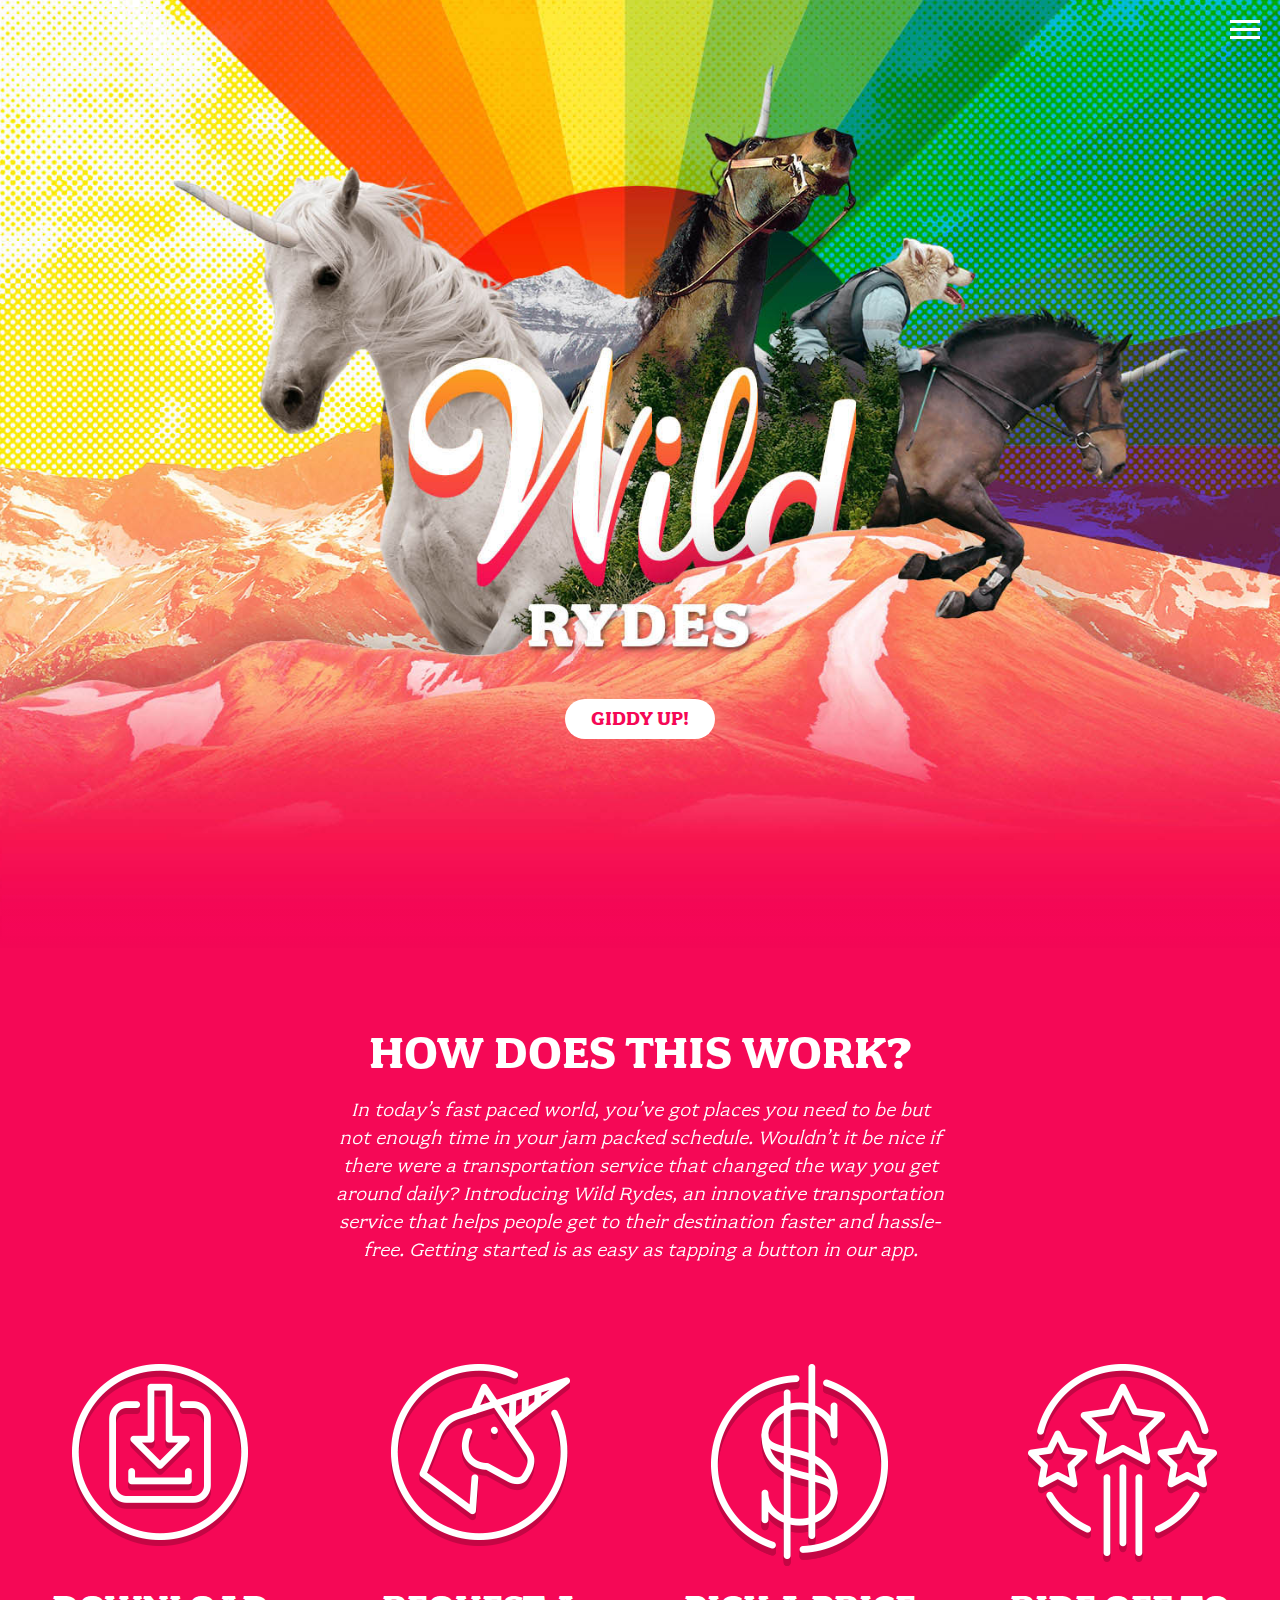
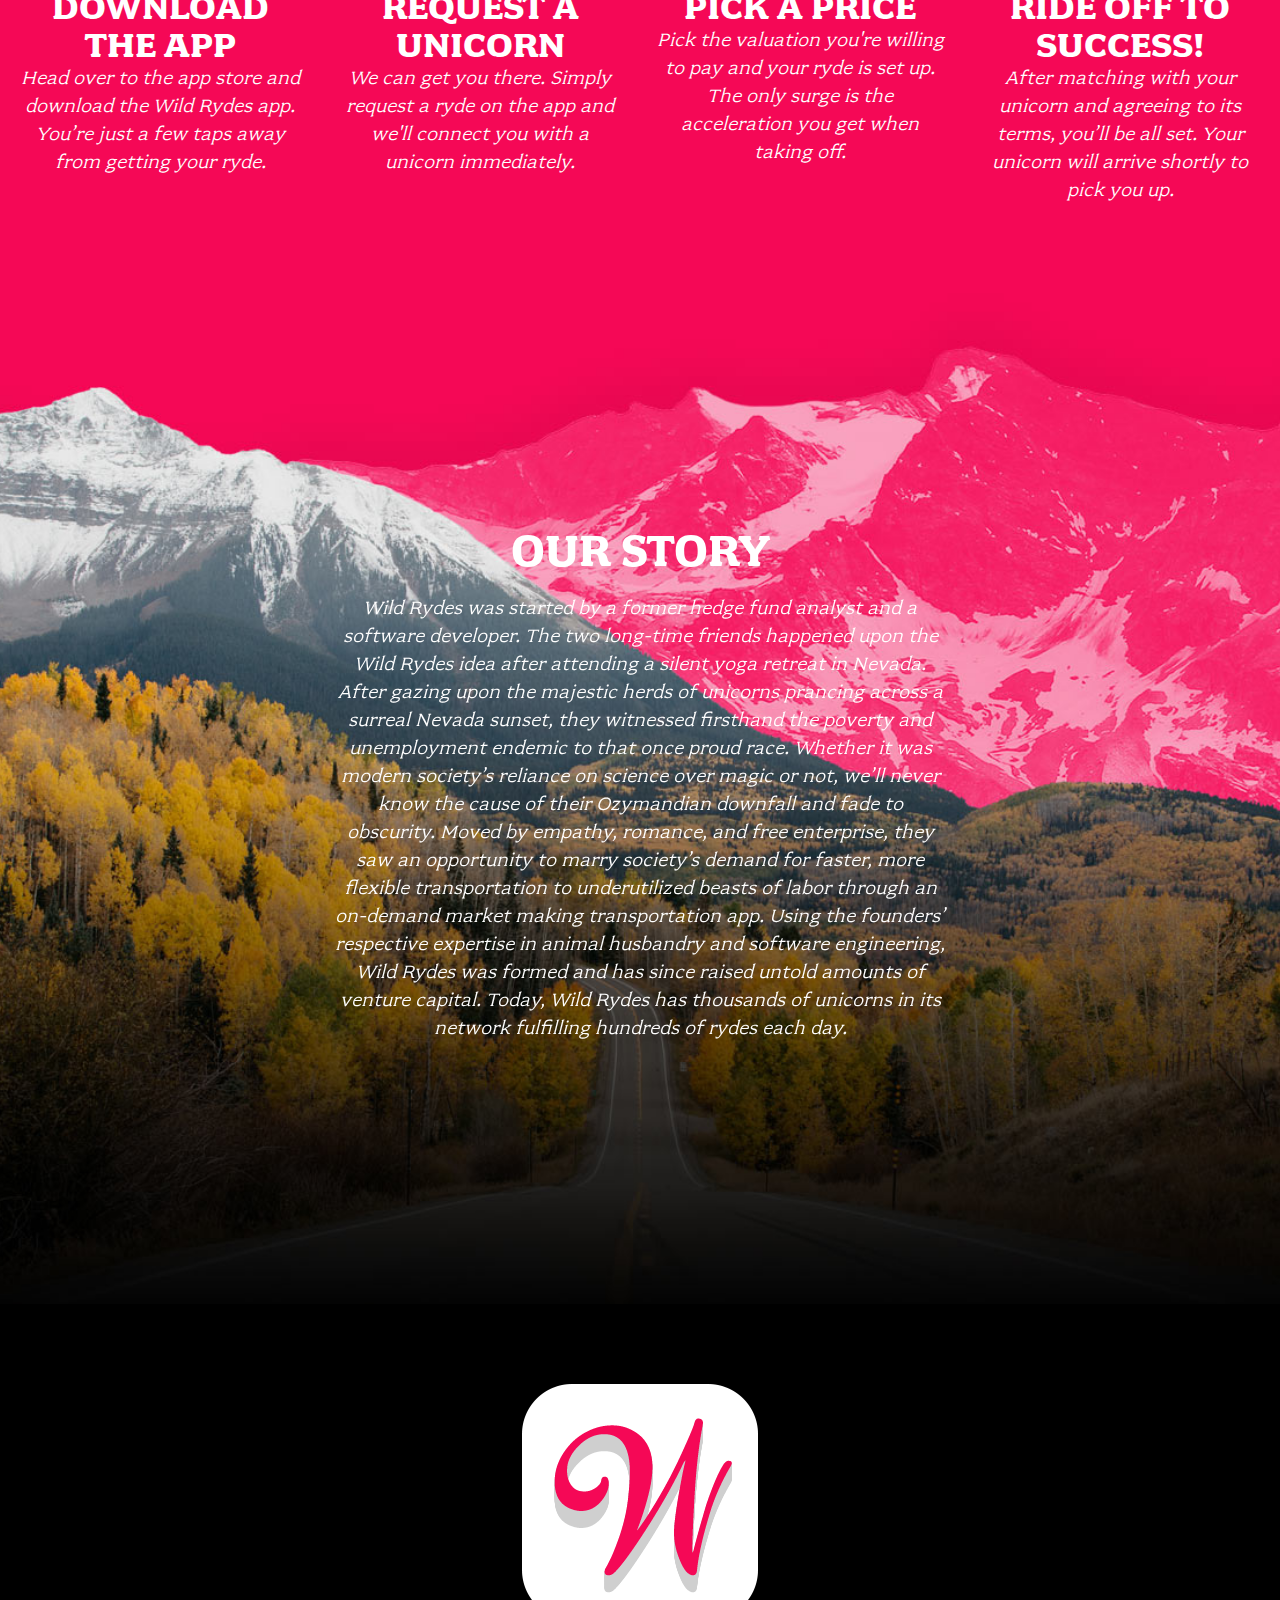
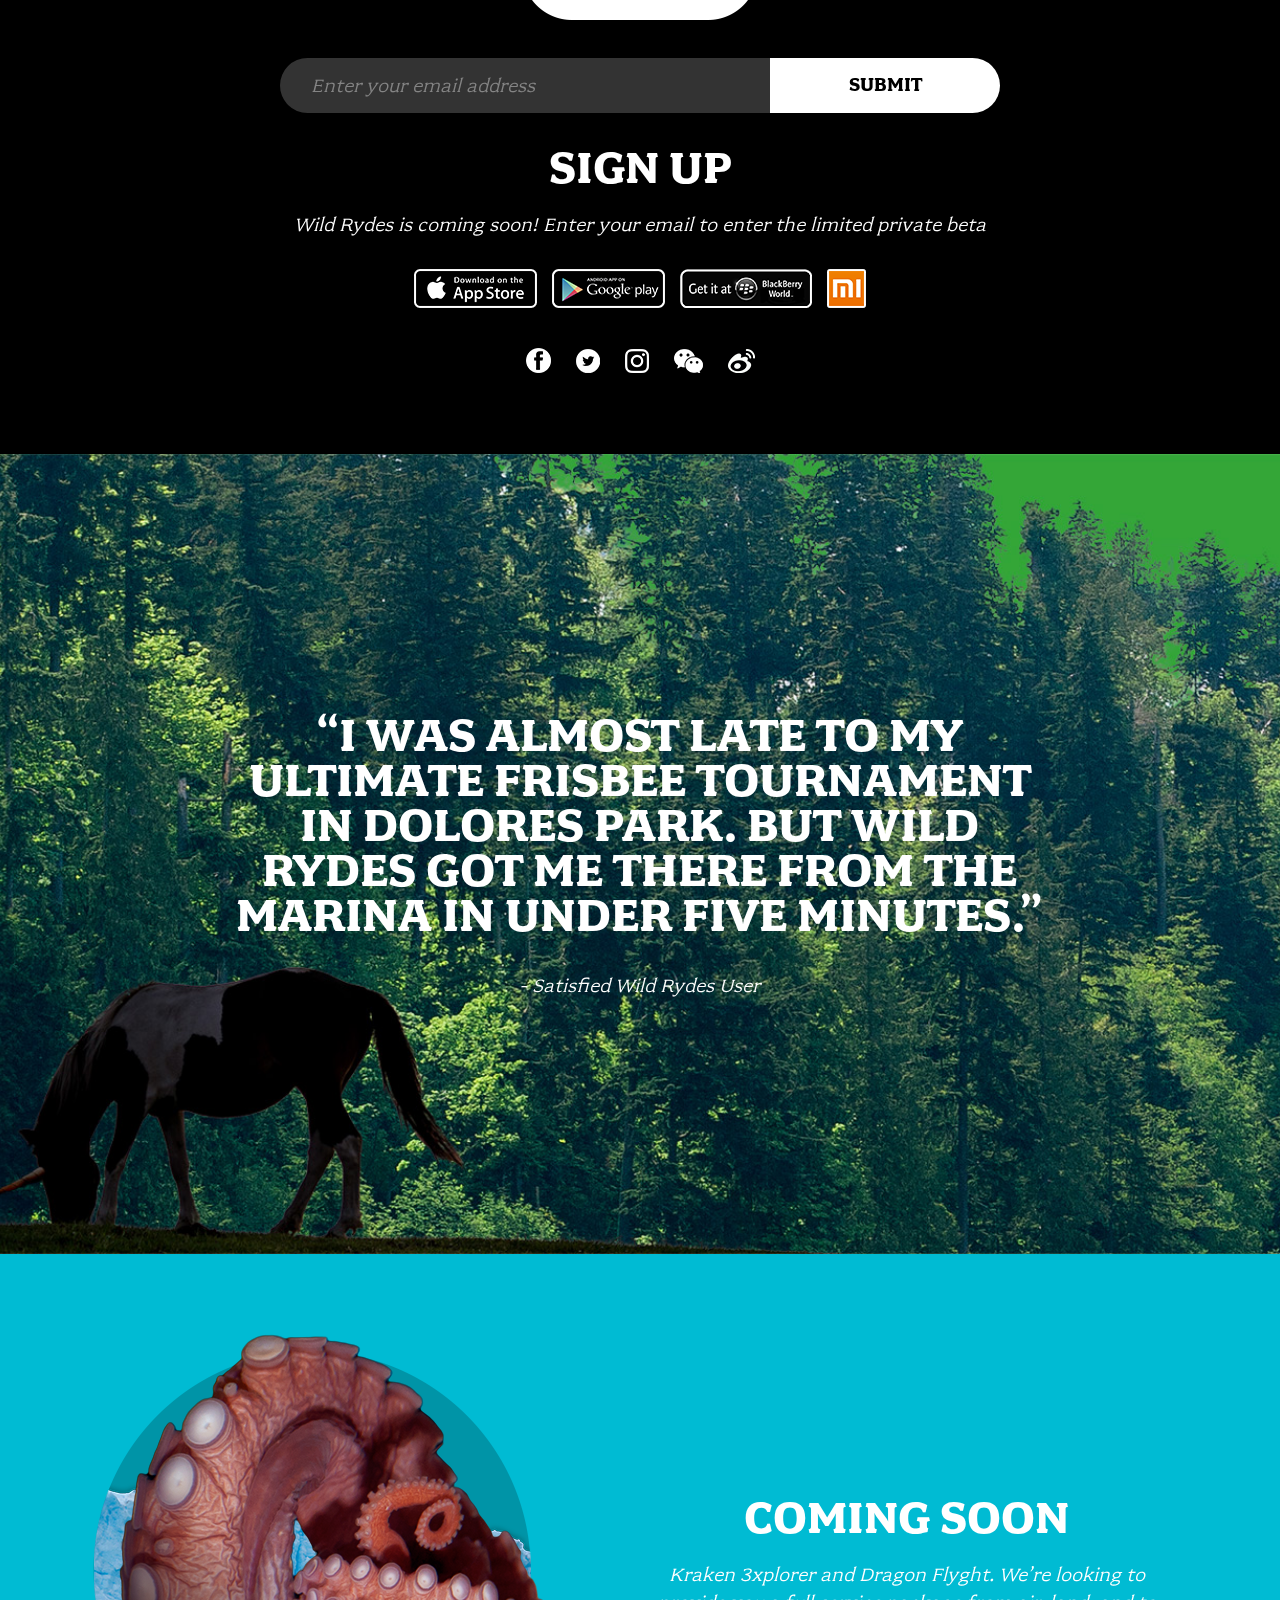
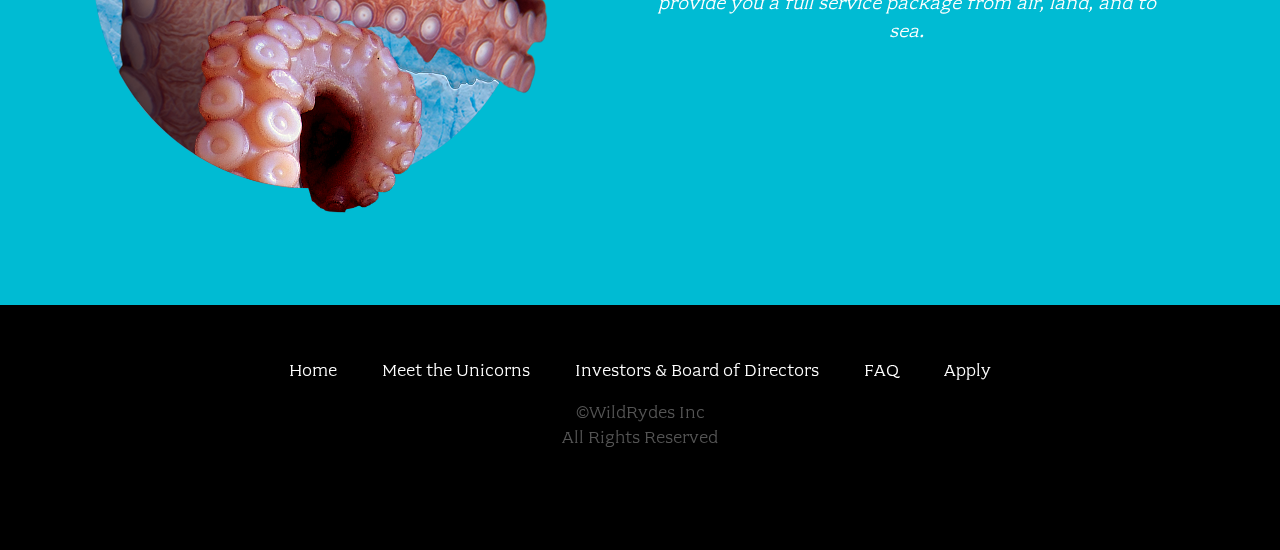
==== index.html @ a0d60bef "adding wildrydes stuff" ====
<!doctype html>
<html class="no-js" lang="">
<head>
  <meta charset="utf-8">
  <meta name="description" content="">
  <meta name="viewport" content="width=device-width, initial-scale=1">
  <title>Wild Rydes</title>

  <link rel="stylesheet" href="css/font.css">
  <link rel="stylesheet" href="css/main.css">

  <script src="js/vendor/modernizr.js"></script>
</head>
<body class="page-home">

  <header class="site-header">
    <h1 class="title">Wild Rydes</h1>
    <nav class="site-nav">
      <ul>
        <li><a href="index.html">Home</a></li>
        <li><a href="unicorns.html">Meet the Unicorns</a></li>
        <li><a href="investors.html">Investors &amp; Board of Directors</a></li>
        <li><a href="faq.html">FAQ</a></li>
        <li><a href="apply.html">Apply</a></li>
      </ul>
    </nav>
    <button type="button" class="btn-menu"><span>Menu</span></button>
    <a class="home-button" href="/register.html">Giddy Up!</a>
  </header>

  <section class="home-about">
    <div class="row column large-9 xlarge-6 xxlarge-4">
      <h2 class="section-title">How Does This Work?</h2>
      <p class="content">
        In today’s fast paced world, you’ve got places you need to be but not enough time in your jam packed schedule. Wouldn’t it be nice if there were a transportation service that changed the way you get around daily? Introducing Wild Rydes, an innovative transportation service that helps people get to their destination faster and hassle-free. Getting started is as easy as tapping a button in our app.
      </p>
    </div>

    <div class="row medium-up-2 large-up-4">
      <div class="column">
        <div class="home-about-block">
          <h3 class="title icon-download">Download The App</h3>
          <p class="content">Head over to the app store and download the Wild Rydes app. You’re just a few taps away from getting your ryde.</p>
        </div>
      </div>

      <div class="column">
        <div class="home-about-block">
          <h3 class="title icon-unicorn">Request A Unicorn</h3>
          <p class="content">We can get you there. Simply request a ryde on the app and we'll connect you with a unicorn immediately.</p>
        </div>
      </div>

      <div class="column">
        <div class="home-about-block">
          <h3 class="title icon-price">Pick A Price</h3>
          <p class="content">Pick the valuation you're willing to pay and your ryde is set up. The only surge is the acceleration you get when taking off.</p>
        </div>
      </div>

      <div class="column">
        <div class="home-about-block">
          <h3 class="title icon-success">Ride Off To Success!</h3>
          <p class="content">After matching with your unicorn and agreeing to its terms, you’ll be all set. Your unicorn will arrive shortly to pick you up.</p>
        </div>
      </div>
    </div>
  </section>

  <section class="home-story">
    <div class="row column large-9 xlarge-6 xxlarge-4">
      <h2 class="section-title">Our Story</h2>
      <p class="content">
        Wild Rydes was started by a former hedge fund analyst and a software developer. The two long-time friends happened upon the Wild Rydes idea after attending a silent yoga retreat in Nevada. After gazing upon the majestic herds of unicorns prancing across a surreal Nevada sunset, they witnessed firsthand the poverty and unemployment endemic to that once proud race. Whether it was modern society’s reliance on science over magic or not, we’ll never know the cause of their Ozymandian downfall and fade to obscurity. Moved by empathy, romance, and free enterprise, they saw an opportunity to marry society’s demand for faster, more flexible transportation to underutilized beasts of labor through an on-demand market making transportation app. Using the founders’ respective expertise in animal husbandry and software engineering, Wild Rydes was formed and has since raised untold amounts of venture capital. Today, Wild Rydes has thousands of unicorns in its network fulfilling hundreds of rydes each day.
      </p>
    </div>
  </section>

  <section class="home-sign-up">
    <div class="row column">
      <img class="icon-w" src="images/wr-home-W.png">

      <form onsubmit="javascript:void(0);">
        <input type="email" placeholder="Enter your email address">
        <button type="button">Submit</button>
      </form>

      <h2 class="section-title">Sign Up</h2>

      <p class="content">Wild Rydes is coming soon! Enter your email to enter the limited private beta</p>

      <div class="apps">
        <a class="app-icon" href=""><img src="images/wr-home-apple.png"></a>
        <a class="app-icon" href=""><img src="images/wr-home-google.png"></a>
        <a class="app-icon" href=""><img src="images/wr-home-blackberry.png"></a>
        <a class="app-icon" href=""><img src="images/wr-home-Xiaomi.png"></a>
      </div>

      <div class="social">
        <a class="icon-fb" href="">Facebook</a>
        <a class="icon-tw" href="">Twitter</a>
        <a class="icon-ig" href="">Instagram</a>
        <a class="icon-wc" href="">Wechat</a>
        <a class="icon-wb" href="">Weibo</a>
      </div>
    </div>
  </section>

  <section class="home-quote">
    <div class="row column medium-8 xxlarge-6">
      <div class="quote-wrap">
        <div class="quote">
          “I was almost late to my ultimate frisbee tournament in DOLORES park. BUt Wild Rydes Got me there from the marina in under five minutes.”
        </div>
        <div class="quoter">- Satisfied Wild Rydes User</div>
      </div>
    </div>
  </section>

  <section class="kraken-callout">
    <div class="row">
      <div class="columns medium-6 xxlarge-4 xxlarge-offset-2">
        <img src="images/wr-home-kraken.png">
      </div>

      <div class="columns medium-6 xlarge-5 xxlarge-4">
        <h4 class="title">Coming Soon</h4>
        <p class="content">
          Kraken 3xplorer and Dragon Flyght. We’re looking to provide you a full service package from air, land, and to sea.
        </p>
      </div>
    </div>
  </section>

  <footer class="site-footer">
    <div class="row column">
      <nav class="footer-nav">
        <ul>
          <li><a href="index.html">Home</a></li>
          <li><a href="unicorns.html">Meet the Unicorns</a></li>
          <li><a href="investors.html">Investors & Board of Directors</a></li>
          <li><a href="faq.html">FAQ</a></li>
          <li><a href="apply.html">Apply</a></li>
        </ul>
      </nav>
    </div>

    <div class="row column">
      <div class="footer-legal">
        &copy;WildRydes Inc<br>
        All Rights Reserved
      </div>
    </div>
  </footer>

  <script src="js/vendor.js"></script>

  <script src="js/main.js"></script>
</body>
</html>
---- css/font.css ----
@font-face {
    font-family: "fairplex-wide";
    font-style: normal;
    font-weight: 400;
    src: url("../fonts/fairplex-wide-n4.woff") format("woff2");
}
@font-face {
    font-family: "fairplex-wide";
    font-style: normal;
    font-weight: 700;
    src: url("../fonts/fairplex-wide-n7.woff") format("woff2");
}
---- css/main.css ----
/*! normalize.css v4.2.0 | MIT License | github.com/necolas/normalize.css */html{font-family:sans-serif;line-height:1.15;-ms-text-size-adjust:100%;-webkit-text-size-adjust:100%}body{margin:0}article,aside,footer,header,nav,section{display:block}h1{font-size:2em;margin:.67em 0}figcaption,figure,main{display:block}figure{margin:1em 40px}hr{box-sizing:content-box;height:0;overflow:visible}pre{font-family:monospace,monospace;font-size:1em}a{background-color:transparent;-webkit-text-decoration-skip:objects}a:active,a:hover{outline-width:0}abbr[title]{border-bottom:none;text-decoration:underline;text-decoration:underline dotted}b,strong{font-weight:inherit;font-weight:bolder}code,kbd,samp{font-family:monospace,monospace;font-size:1em}dfn{font-style:italic}mark{background-color:#ff0;color:#000}small{font-size:80%}sub,sup{font-size:75%;line-height:0;position:relative;vertical-align:baseline}sub{bottom:-.25em}sup{top:-.5em}audio,video{display:inline-block}audio:not([controls]){display:none;height:0}img{border-style:none}svg:not(:root){overflow:hidden}button,input,optgroup,select,textarea{font:inherit;margin:0}optgroup{font-weight:700}button,input{overflow:visible}button,select{text-transform:none}[type=reset],[type=submit],button,html [type=button]{-webkit-appearance:button;cursor:pointer}[type=button]::-moz-focus-inner,[type=reset]::-moz-focus-inner,[type=submit]::-moz-focus-inner,button::-moz-focus-inner{border-style:none;padding:0}[type=button]:-moz-focusring,[type=reset]:-moz-focusring,[type=submit]:-moz-focusring,button:-moz-focusring{outline:1px dotted ButtonText}fieldset{border:1px solid silver;margin:0 2px;padding:.35em .625em .75em}legend{box-sizing:border-box;color:inherit;display:table;max-width:100%;padding:0;white-space:normal}progress{display:inline-block;vertical-align:baseline}textarea{overflow:auto}[type=checkbox],[type=radio]{box-sizing:border-box;padding:0}[type=number]::-webkit-inner-spin-button,[type=number]::-webkit-outer-spin-button{height:auto}[type=search]{-webkit-appearance:textfield;outline-offset:-2px}[type=search]::-webkit-search-cancel-button,[type=search]::-webkit-search-decoration{-webkit-appearance:none}::-webkit-file-upload-button{-webkit-appearance:button;font:inherit}details,menu{display:block}summary{display:list-item}canvas{display:inline-block}[hidden],template{display:none}.row{max-width:96.875rem;margin-left:auto;margin-right:auto}.row:after,.row:before{content:' ';display:table}.row:after{clear:both}.row.collapse>.column,.row.collapse>.columns{padding-left:0;padding-right:0}.row .row{max-width:none;margin-left:-.625rem;margin-right:-.625rem}@media screen and (min-width:40em){.row .row{margin-left:-.9375rem;margin-right:-.9375rem}}.row .row.collapse{margin-left:0;margin-right:0}.row.expanded{max-width:none}.row.expanded .row{margin-left:auto;margin-right:auto}.column,.columns{width:100%;float:left;padding-left:.625rem;padding-right:.625rem}@media screen and (min-width:40em){.column,.columns{padding-left:.9375rem;padding-right:.9375rem}}.column:last-child:not(:first-child),.columns:last-child:not(:first-child){float:right}.column.end:last-child:last-child,.end.columns:last-child:last-child{float:left}.column.row.row,.row.row.columns{float:none}.row .column.row.row,.row .row.row.columns{padding-left:0;padding-right:0;margin-left:0;margin-right:0}.small-1{width:8.3333333333%}.small-push-1{position:relative;left:8.3333333333%}.small-pull-1{position:relative;left:-8.3333333333%}.small-offset-0{margin-left:0}.small-2{width:16.6666666667%}.small-push-2{position:relative;left:16.6666666667%}.small-pull-2{position:relative;left:-16.6666666667%}.small-offset-1{margin-left:8.3333333333%}.small-3{width:25%}.small-push-3{position:relative;left:25%}.small-pull-3{position:relative;left:-25%}.small-offset-2{margin-left:16.6666666667%}.small-4{width:33.3333333333%}.small-push-4{position:relative;left:33.3333333333%}.small-pull-4{position:relative;left:-33.3333333333%}.small-offset-3{margin-left:25%}.small-5{width:41.6666666667%}.small-push-5{position:relative;left:41.6666666667%}.small-pull-5{position:relative;left:-41.6666666667%}.small-offset-4{margin-left:33.3333333333%}.small-6{width:50%}.small-push-6{position:relative;left:50%}.small-pull-6{position:relative;left:-50%}.small-offset-5{margin-left:41.6666666667%}.small-7{width:58.3333333333%}.small-push-7{position:relative;left:58.3333333333%}.small-pull-7{position:relative;left:-58.3333333333%}.small-offset-6{margin-left:50%}.small-8{width:66.6666666667%}.small-push-8{position:relative;left:66.6666666667%}.small-pull-8{position:relative;left:-66.6666666667%}.small-offset-7{margin-left:58.3333333333%}.small-9{width:75%}.small-push-9{position:relative;left:75%}.small-pull-9{position:relative;left:-75%}.small-offset-8{margin-left:66.6666666667%}.small-10{width:83.3333333333%}.small-push-10{position:relative;left:83.3333333333%}.small-pull-10{position:relative;left:-83.3333333333%}.small-offset-9{margin-left:75%}.small-11{width:91.6666666667%}.small-push-11{position:relative;left:91.6666666667%}.small-pull-11{position:relative;left:-91.6666666667%}.small-offset-10{margin-left:83.3333333333%}.small-12{width:100%}.small-offset-11{margin-left:91.6666666667%}.small-up-1>.column,.small-up-1>.columns{width:100%;float:left}.small-up-1>.column:nth-of-type(1n),.small-up-1>.columns:nth-of-type(1n){clear:none}.small-up-1>.column:nth-of-type(1n+1),.small-up-1>.columns:nth-of-type(1n+1){clear:both}.small-up-1>.column:last-child,.small-up-1>.columns:last-child{float:left}.small-up-2>.column,.small-up-2>.columns{width:50%;float:left}.small-up-2>.column:nth-of-type(1n),.small-up-2>.columns:nth-of-type(1n){clear:none}.small-up-2>.column:nth-of-type(2n+1),.small-up-2>.columns:nth-of-type(2n+1){clear:both}.small-up-2>.column:last-child,.small-up-2>.columns:last-child{float:left}.small-up-3>.column,.small-up-3>.columns{width:33.3333333333%;float:left}.small-up-3>.column:nth-of-type(1n),.small-up-3>.columns:nth-of-type(1n){clear:none}.small-up-3>.column:nth-of-type(3n+1),.small-up-3>.columns:nth-of-type(3n+1){clear:both}.small-up-3>.column:last-child,.small-up-3>.columns:last-child{float:left}.small-up-4>.column,.small-up-4>.columns{width:25%;float:left}.small-up-4>.column:nth-of-type(1n),.small-up-4>.columns:nth-of-type(1n){clear:none}.small-up-4>.column:nth-of-type(4n+1),.small-up-4>.columns:nth-of-type(4n+1){clear:both}.small-up-4>.column:last-child,.small-up-4>.columns:last-child{float:left}.small-up-5>.column,.small-up-5>.columns{width:20%;float:left}.small-up-5>.column:nth-of-type(1n),.small-up-5>.columns:nth-of-type(1n){clear:none}.small-up-5>.column:nth-of-type(5n+1),.small-up-5>.columns:nth-of-type(5n+1){clear:both}.small-up-5>.column:last-child,.small-up-5>.columns:last-child{float:left}.small-up-6>.column,.small-up-6>.columns{width:16.6666666667%;float:left}.small-up-6>.column:nth-of-type(1n),.small-up-6>.columns:nth-of-type(1n){clear:none}.small-up-6>.column:nth-of-type(6n+1),.small-up-6>.columns:nth-of-type(6n+1){clear:both}.small-up-6>.column:last-child,.small-up-6>.columns:last-child{float:left}.small-up-7>.column,.small-up-7>.columns{width:14.2857142857%;float:left}.small-up-7>.column:nth-of-type(1n),.small-up-7>.columns:nth-of-type(1n){clear:none}.small-up-7>.column:nth-of-type(7n+1),.small-up-7>.columns:nth-of-type(7n+1){clear:both}.small-up-7>.column:last-child,.small-up-7>.columns:last-child{float:left}.small-up-8>.column,.small-up-8>.columns{width:12.5%;float:left}.small-up-8>.column:nth-of-type(1n),.small-up-8>.columns:nth-of-type(1n){clear:none}.small-up-8>.column:nth-of-type(8n+1),.small-up-8>.columns:nth-of-type(8n+1){clear:both}.small-up-8>.column:last-child,.small-up-8>.columns:last-child{float:left}.small-collapse>.column,.small-collapse>.columns{padding-left:0;padding-right:0}.expanded.row .small-collapse.row,.small-collapse .row{margin-left:0;margin-right:0}.small-uncollapse>.column,.small-uncollapse>.columns{padding-left:.625rem;padding-right:.625rem}.small-centered{float:none;margin-left:auto;margin-right:auto}.small-pull-0,.small-push-0,.small-uncentered{position:static;margin-left:0;margin-right:0;float:left}@media screen and (min-width:40em){.medium-1{width:8.3333333333%}.medium-push-1{position:relative;left:8.3333333333%}.medium-pull-1{position:relative;left:-8.3333333333%}.medium-offset-0{margin-left:0}.medium-2{width:16.6666666667%}.medium-push-2{position:relative;left:16.6666666667%}.medium-pull-2{position:relative;left:-16.6666666667%}.medium-offset-1{margin-left:8.3333333333%}.medium-3{width:25%}.medium-push-3{position:relative;left:25%}.medium-pull-3{position:relative;left:-25%}.medium-offset-2{margin-left:16.6666666667%}.medium-4{width:33.3333333333%}.medium-push-4{position:relative;left:33.3333333333%}.medium-pull-4{position:relative;left:-33.3333333333%}.medium-offset-3{margin-left:25%}.medium-5{width:41.6666666667%}.medium-push-5{position:relative;left:41.6666666667%}.medium-pull-5{position:relative;left:-41.6666666667%}.medium-offset-4{margin-left:33.3333333333%}.medium-6{width:50%}.medium-push-6{position:relative;left:50%}.medium-pull-6{position:relative;left:-50%}.medium-offset-5{margin-left:41.6666666667%}.medium-7{width:58.3333333333%}.medium-push-7{position:relative;left:58.3333333333%}.medium-pull-7{position:relative;left:-58.3333333333%}.medium-offset-6{margin-left:50%}.medium-8{width:66.6666666667%}.medium-push-8{position:relative;left:66.6666666667%}.medium-pull-8{position:relative;left:-66.6666666667%}.medium-offset-7{margin-left:58.3333333333%}.medium-9{width:75%}.medium-push-9{position:relative;left:75%}.medium-pull-9{position:relative;left:-75%}.medium-offset-8{margin-left:66.6666666667%}.medium-10{width:83.3333333333%}.medium-push-10{position:relative;left:83.3333333333%}.medium-pull-10{position:relative;left:-83.3333333333%}.medium-offset-9{margin-left:75%}.medium-11{width:91.6666666667%}.medium-push-11{position:relative;left:91.6666666667%}.medium-pull-11{position:relative;left:-91.6666666667%}.medium-offset-10{margin-left:83.3333333333%}.medium-12{width:100%}.medium-offset-11{margin-left:91.6666666667%}.medium-up-1>.column,.medium-up-1>.columns{width:100%;float:left}.medium-up-1>.column:nth-of-type(1n),.medium-up-1>.columns:nth-of-type(1n){clear:none}.medium-up-1>.column:nth-of-type(1n+1),.medium-up-1>.columns:nth-of-type(1n+1){clear:both}.medium-up-1>.column:last-child,.medium-up-1>.columns:last-child{float:left}.medium-up-2>.column,.medium-up-2>.columns{width:50%;float:left}.medium-up-2>.column:nth-of-type(1n),.medium-up-2>.columns:nth-of-type(1n){clear:none}.medium-up-2>.column:nth-of-type(2n+1),.medium-up-2>.columns:nth-of-type(2n+1){clear:both}.medium-up-2>.column:last-child,.medium-up-2>.columns:last-child{float:left}.medium-up-3>.column,.medium-up-3>.columns{width:33.3333333333%;float:left}.medium-up-3>.column:nth-of-type(1n),.medium-up-3>.columns:nth-of-type(1n){clear:none}.medium-up-3>.column:nth-of-type(3n+1),.medium-up-3>.columns:nth-of-type(3n+1){clear:both}.medium-up-3>.column:last-child,.medium-up-3>.columns:last-child{float:left}.medium-up-4>.column,.medium-up-4>.columns{width:25%;float:left}.medium-up-4>.column:nth-of-type(1n),.medium-up-4>.columns:nth-of-type(1n){clear:none}.medium-up-4>.column:nth-of-type(4n+1),.medium-up-4>.columns:nth-of-type(4n+1){clear:both}.medium-up-4>.column:last-child,.medium-up-4>.columns:last-child{float:left}.medium-up-5>.column,.medium-up-5>.columns{width:20%;float:left}.medium-up-5>.column:nth-of-type(1n),.medium-up-5>.columns:nth-of-type(1n){clear:none}.medium-up-5>.column:nth-of-type(5n+1),.medium-up-5>.columns:nth-of-type(5n+1){clear:both}.medium-up-5>.column:last-child,.medium-up-5>.columns:last-child{float:left}.medium-up-6>.column,.medium-up-6>.columns{width:16.6666666667%;float:left}.medium-up-6>.column:nth-of-type(1n),.medium-up-6>.columns:nth-of-type(1n){clear:none}.medium-up-6>.column:nth-of-type(6n+1),.medium-up-6>.columns:nth-of-type(6n+1){clear:both}.medium-up-6>.column:last-child,.medium-up-6>.columns:last-child{float:left}.medium-up-7>.column,.medium-up-7>.columns{width:14.2857142857%;float:left}.medium-up-7>.column:nth-of-type(1n),.medium-up-7>.columns:nth-of-type(1n){clear:none}.medium-up-7>.column:nth-of-type(7n+1),.medium-up-7>.columns:nth-of-type(7n+1){clear:both}.medium-up-7>.column:last-child,.medium-up-7>.columns:last-child{float:left}.medium-up-8>.column,.medium-up-8>.columns{width:12.5%;float:left}.medium-up-8>.column:nth-of-type(1n),.medium-up-8>.columns:nth-of-type(1n){clear:none}.medium-up-8>.column:nth-of-type(8n+1),.medium-up-8>.columns:nth-of-type(8n+1){clear:both}.medium-up-8>.column:last-child,.medium-up-8>.columns:last-child{float:left}.medium-collapse>.column,.medium-collapse>.columns{padding-left:0;padding-right:0}.expanded.row .medium-collapse.row,.medium-collapse .row{margin-left:0;margin-right:0}.medium-uncollapse>.column,.medium-uncollapse>.columns{padding-left:.9375rem;padding-right:.9375rem}.medium-centered{float:none;margin-left:auto;margin-right:auto}.medium-pull-0,.medium-push-0,.medium-uncentered{position:static;margin-left:0;margin-right:0;float:left}}@media screen and (min-width:64em){.large-1{width:8.3333333333%}.large-push-1{position:relative;left:8.3333333333%}.large-pull-1{position:relative;left:-8.3333333333%}.large-offset-0{margin-left:0}.large-2{width:16.6666666667%}.large-push-2{position:relative;left:16.6666666667%}.large-pull-2{position:relative;left:-16.6666666667%}.large-offset-1{margin-left:8.3333333333%}.large-3{width:25%}.large-push-3{position:relative;left:25%}.large-pull-3{position:relative;left:-25%}.large-offset-2{margin-left:16.6666666667%}.large-4{width:33.3333333333%}.large-push-4{position:relative;left:33.3333333333%}.large-pull-4{position:relative;left:-33.3333333333%}.large-offset-3{margin-left:25%}.large-5{width:41.6666666667%}.large-push-5{position:relative;left:41.6666666667%}.large-pull-5{position:relative;left:-41.6666666667%}.large-offset-4{margin-left:33.3333333333%}.large-6{width:50%}.large-push-6{position:relative;left:50%}.large-pull-6{position:relative;left:-50%}.large-offset-5{margin-left:41.6666666667%}.large-7{width:58.3333333333%}.large-push-7{position:relative;left:58.3333333333%}.large-pull-7{position:relative;left:-58.3333333333%}.large-offset-6{margin-left:50%}.large-8{width:66.6666666667%}.large-push-8{position:relative;left:66.6666666667%}.large-pull-8{position:relative;left:-66.6666666667%}.large-offset-7{margin-left:58.3333333333%}.large-9{width:75%}.large-push-9{position:relative;left:75%}.large-pull-9{position:relative;left:-75%}.large-offset-8{margin-left:66.6666666667%}.large-10{width:83.3333333333%}.large-push-10{position:relative;left:83.3333333333%}.large-pull-10{position:relative;left:-83.3333333333%}.large-offset-9{margin-left:75%}.large-11{width:91.6666666667%}.large-push-11{position:relative;left:91.6666666667%}.large-pull-11{position:relative;left:-91.6666666667%}.large-offset-10{margin-left:83.3333333333%}.large-12{width:100%}.large-offset-11{margin-left:91.6666666667%}.large-up-1>.column,.large-up-1>.columns{width:100%;float:left}.large-up-1>.column:nth-of-type(1n),.large-up-1>.columns:nth-of-type(1n){clear:none}.large-up-1>.column:nth-of-type(1n+1),.large-up-1>.columns:nth-of-type(1n+1){clear:both}.large-up-1>.column:last-child,.large-up-1>.columns:last-child{float:left}.large-up-2>.column,.large-up-2>.columns{width:50%;float:left}.large-up-2>.column:nth-of-type(1n),.large-up-2>.columns:nth-of-type(1n){clear:none}.large-up-2>.column:nth-of-type(2n+1),.large-up-2>.columns:nth-of-type(2n+1){clear:both}.large-up-2>.column:last-child,.large-up-2>.columns:last-child{float:left}.large-up-3>.column,.large-up-3>.columns{width:33.3333333333%;float:left}.large-up-3>.column:nth-of-type(1n),.large-up-3>.columns:nth-of-type(1n){clear:none}.large-up-3>.column:nth-of-type(3n+1),.large-up-3>.columns:nth-of-type(3n+1){clear:both}.large-up-3>.column:last-child,.large-up-3>.columns:last-child{float:left}.large-up-4>.column,.large-up-4>.columns{width:25%;float:left}.large-up-4>.column:nth-of-type(1n),.large-up-4>.columns:nth-of-type(1n){clear:none}.large-up-4>.column:nth-of-type(4n+1),.large-up-4>.columns:nth-of-type(4n+1){clear:both}.large-up-4>.column:last-child,.large-up-4>.columns:last-child{float:left}.large-up-5>.column,.large-up-5>.columns{width:20%;float:left}.large-up-5>.column:nth-of-type(1n),.large-up-5>.columns:nth-of-type(1n){clear:none}.large-up-5>.column:nth-of-type(5n+1),.large-up-5>.columns:nth-of-type(5n+1){clear:both}.large-up-5>.column:last-child,.large-up-5>.columns:last-child{float:left}.large-up-6>.column,.large-up-6>.columns{width:16.6666666667%;float:left}.large-up-6>.column:nth-of-type(1n),.large-up-6>.columns:nth-of-type(1n){clear:none}.large-up-6>.column:nth-of-type(6n+1),.large-up-6>.columns:nth-of-type(6n+1){clear:both}.large-up-6>.column:last-child,.large-up-6>.columns:last-child{float:left}.large-up-7>.column,.large-up-7>.columns{width:14.2857142857%;float:left}.large-up-7>.column:nth-of-type(1n),.large-up-7>.columns:nth-of-type(1n){clear:none}.large-up-7>.column:nth-of-type(7n+1),.large-up-7>.columns:nth-of-type(7n+1){clear:both}.large-up-7>.column:last-child,.large-up-7>.columns:last-child{float:left}.large-up-8>.column,.large-up-8>.columns{width:12.5%;float:left}.large-up-8>.column:nth-of-type(1n),.large-up-8>.columns:nth-of-type(1n){clear:none}.large-up-8>.column:nth-of-type(8n+1),.large-up-8>.columns:nth-of-type(8n+1){clear:both}.large-up-8>.column:last-child,.large-up-8>.columns:last-child{float:left}.large-collapse>.column,.large-collapse>.columns{padding-left:0;padding-right:0}.expanded.row .large-collapse.row,.large-collapse .row{margin-left:0;margin-right:0}.large-uncollapse>.column,.large-uncollapse>.columns{padding-left:.9375rem;padding-right:.9375rem}.large-centered{float:none;margin-left:auto;margin-right:auto}.large-pull-0,.large-push-0,.large-uncentered{position:static;margin-left:0;margin-right:0;float:left}}@media screen and (min-width:75em){.xlarge-1{width:8.3333333333%}.xlarge-push-1{position:relative;left:8.3333333333%}.xlarge-pull-1{position:relative;left:-8.3333333333%}.xlarge-offset-0{margin-left:0}.xlarge-2{width:16.6666666667%}.xlarge-push-2{position:relative;left:16.6666666667%}.xlarge-pull-2{position:relative;left:-16.6666666667%}.xlarge-offset-1{margin-left:8.3333333333%}.xlarge-3{width:25%}.xlarge-push-3{position:relative;left:25%}.xlarge-pull-3{position:relative;left:-25%}.xlarge-offset-2{margin-left:16.6666666667%}.xlarge-4{width:33.3333333333%}.xlarge-push-4{position:relative;left:33.3333333333%}.xlarge-pull-4{position:relative;left:-33.3333333333%}.xlarge-offset-3{margin-left:25%}.xlarge-5{width:41.6666666667%}.xlarge-push-5{position:relative;left:41.6666666667%}.xlarge-pull-5{position:relative;left:-41.6666666667%}.xlarge-offset-4{margin-left:33.3333333333%}.xlarge-6{width:50%}.xlarge-push-6{position:relative;left:50%}.xlarge-pull-6{position:relative;left:-50%}.xlarge-offset-5{margin-left:41.6666666667%}.xlarge-7{width:58.3333333333%}.xlarge-push-7{position:relative;left:58.3333333333%}.xlarge-pull-7{position:relative;left:-58.3333333333%}.xlarge-offset-6{margin-left:50%}.xlarge-8{width:66.6666666667%}.xlarge-push-8{position:relative;left:66.6666666667%}.xlarge-pull-8{position:relative;left:-66.6666666667%}.xlarge-offset-7{margin-left:58.3333333333%}.xlarge-9{width:75%}.xlarge-push-9{position:relative;left:75%}.xlarge-pull-9{position:relative;left:-75%}.xlarge-offset-8{margin-left:66.6666666667%}.xlarge-10{width:83.3333333333%}.xlarge-push-10{position:relative;left:83.3333333333%}.xlarge-pull-10{position:relative;left:-83.3333333333%}.xlarge-offset-9{margin-left:75%}.xlarge-11{width:91.6666666667%}.xlarge-push-11{position:relative;left:91.6666666667%}.xlarge-pull-11{position:relative;left:-91.6666666667%}.xlarge-offset-10{margin-left:83.3333333333%}.xlarge-12{width:100%}.xlarge-offset-11{margin-left:91.6666666667%}.xlarge-up-1>.column,.xlarge-up-1>.columns{width:100%;float:left}.xlarge-up-1>.column:nth-of-type(1n),.xlarge-up-1>.columns:nth-of-type(1n){clear:none}.xlarge-up-1>.column:nth-of-type(1n+1),.xlarge-up-1>.columns:nth-of-type(1n+1){clear:both}.xlarge-up-1>.column:last-child,.xlarge-up-1>.columns:last-child{float:left}.xlarge-up-2>.column,.xlarge-up-2>.columns{width:50%;float:left}.xlarge-up-2>.column:nth-of-type(1n),.xlarge-up-2>.columns:nth-of-type(1n){clear:none}.xlarge-up-2>.column:nth-of-type(2n+1),.xlarge-up-2>.columns:nth-of-type(2n+1){clear:both}.xlarge-up-2>.column:last-child,.xlarge-up-2>.columns:last-child{float:left}.xlarge-up-3>.column,.xlarge-up-3>.columns{width:33.3333333333%;float:left}.xlarge-up-3>.column:nth-of-type(1n),.xlarge-up-3>.columns:nth-of-type(1n){clear:none}.xlarge-up-3>.column:nth-of-type(3n+1),.xlarge-up-3>.columns:nth-of-type(3n+1){clear:both}.xlarge-up-3>.column:last-child,.xlarge-up-3>.columns:last-child{float:left}.xlarge-up-4>.column,.xlarge-up-4>.columns{width:25%;float:left}.xlarge-up-4>.column:nth-of-type(1n),.xlarge-up-4>.columns:nth-of-type(1n){clear:none}.xlarge-up-4>.column:nth-of-type(4n+1),.xlarge-up-4>.columns:nth-of-type(4n+1){clear:both}.xlarge-up-4>.column:last-child,.xlarge-up-4>.columns:last-child{float:left}.xlarge-up-5>.column,.xlarge-up-5>.columns{width:20%;float:left}.xlarge-up-5>.column:nth-of-type(1n),.xlarge-up-5>.columns:nth-of-type(1n){clear:none}.xlarge-up-5>.column:nth-of-type(5n+1),.xlarge-up-5>.columns:nth-of-type(5n+1){clear:both}.xlarge-up-5>.column:last-child,.xlarge-up-5>.columns:last-child{float:left}.xlarge-up-6>.column,.xlarge-up-6>.columns{width:16.6666666667%;float:left}.xlarge-up-6>.column:nth-of-type(1n),.xlarge-up-6>.columns:nth-of-type(1n){clear:none}.xlarge-up-6>.column:nth-of-type(6n+1),.xlarge-up-6>.columns:nth-of-type(6n+1){clear:both}.xlarge-up-6>.column:last-child,.xlarge-up-6>.columns:last-child{float:left}.xlarge-up-7>.column,.xlarge-up-7>.columns{width:14.2857142857%;float:left}.xlarge-up-7>.column:nth-of-type(1n),.xlarge-up-7>.columns:nth-of-type(1n){clear:none}.xlarge-up-7>.column:nth-of-type(7n+1),.xlarge-up-7>.columns:nth-of-type(7n+1){clear:both}.xlarge-up-7>.column:last-child,.xlarge-up-7>.columns:last-child{float:left}.xlarge-up-8>.column,.xlarge-up-8>.columns{width:12.5%;float:left}.xlarge-up-8>.column:nth-of-type(1n),.xlarge-up-8>.columns:nth-of-type(1n){clear:none}.xlarge-up-8>.column:nth-of-type(8n+1),.xlarge-up-8>.columns:nth-of-type(8n+1){clear:both}.xlarge-up-8>.column:last-child,.xlarge-up-8>.columns:last-child{float:left}.xlarge-collapse>.column,.xlarge-collapse>.columns{padding-left:0;padding-right:0}.expanded.row .xlarge-collapse.row,.xlarge-collapse .row{margin-left:0;margin-right:0}.xlarge-uncollapse>.column,.xlarge-uncollapse>.columns{padding-left:.9375rem;padding-right:.9375rem}.xlarge-centered{float:none;margin-left:auto;margin-right:auto}.xlarge-pull-0,.xlarge-push-0,.xlarge-uncentered{position:static;margin-left:0;margin-right:0;float:left}}@media screen and (min-width:90em){.xxlarge-1{width:8.3333333333%}.xxlarge-push-1{position:relative;left:8.3333333333%}.xxlarge-pull-1{position:relative;left:-8.3333333333%}.xxlarge-offset-0{margin-left:0}.xxlarge-2{width:16.6666666667%}.xxlarge-push-2{position:relative;left:16.6666666667%}.xxlarge-pull-2{position:relative;left:-16.6666666667%}.xxlarge-offset-1{margin-left:8.3333333333%}.xxlarge-3{width:25%}.xxlarge-push-3{position:relative;left:25%}.xxlarge-pull-3{position:relative;left:-25%}.xxlarge-offset-2{margin-left:16.6666666667%}.xxlarge-4{width:33.3333333333%}.xxlarge-push-4{position:relative;left:33.3333333333%}.xxlarge-pull-4{position:relative;left:-33.3333333333%}.xxlarge-offset-3{margin-left:25%}.xxlarge-5{width:41.6666666667%}.xxlarge-push-5{position:relative;left:41.6666666667%}.xxlarge-pull-5{position:relative;left:-41.6666666667%}.xxlarge-offset-4{margin-left:33.3333333333%}.xxlarge-6{width:50%}.xxlarge-push-6{position:relative;left:50%}.xxlarge-pull-6{position:relative;left:-50%}.xxlarge-offset-5{margin-left:41.6666666667%}.xxlarge-7{width:58.3333333333%}.xxlarge-push-7{position:relative;left:58.3333333333%}.xxlarge-pull-7{position:relative;left:-58.3333333333%}.xxlarge-offset-6{margin-left:50%}.xxlarge-8{width:66.6666666667%}.xxlarge-push-8{position:relative;left:66.6666666667%}.xxlarge-pull-8{position:relative;left:-66.6666666667%}.xxlarge-offset-7{margin-left:58.3333333333%}.xxlarge-9{width:75%}.xxlarge-push-9{position:relative;left:75%}.xxlarge-pull-9{position:relative;left:-75%}.xxlarge-offset-8{margin-left:66.6666666667%}.xxlarge-10{width:83.3333333333%}.xxlarge-push-10{position:relative;left:83.3333333333%}.xxlarge-pull-10{position:relative;left:-83.3333333333%}.xxlarge-offset-9{margin-left:75%}.xxlarge-11{width:91.6666666667%}.xxlarge-push-11{position:relative;left:91.6666666667%}.xxlarge-pull-11{position:relative;left:-91.6666666667%}.xxlarge-offset-10{margin-left:83.3333333333%}.xxlarge-12{width:100%}.xxlarge-offset-11{margin-left:91.6666666667%}.xxlarge-up-1>.column,.xxlarge-up-1>.columns{width:100%;float:left}.xxlarge-up-1>.column:nth-of-type(1n),.xxlarge-up-1>.columns:nth-of-type(1n){clear:none}.xxlarge-up-1>.column:nth-of-type(1n+1),.xxlarge-up-1>.columns:nth-of-type(1n+1){clear:both}.xxlarge-up-1>.column:last-child,.xxlarge-up-1>.columns:last-child{float:left}.xxlarge-up-2>.column,.xxlarge-up-2>.columns{width:50%;float:left}.xxlarge-up-2>.column:nth-of-type(1n),.xxlarge-up-2>.columns:nth-of-type(1n){clear:none}.xxlarge-up-2>.column:nth-of-type(2n+1),.xxlarge-up-2>.columns:nth-of-type(2n+1){clear:both}.xxlarge-up-2>.column:last-child,.xxlarge-up-2>.columns:last-child{float:left}.xxlarge-up-3>.column,.xxlarge-up-3>.columns{width:33.3333333333%;float:left}.xxlarge-up-3>.column:nth-of-type(1n),.xxlarge-up-3>.columns:nth-of-type(1n){clear:none}.xxlarge-up-3>.column:nth-of-type(3n+1),.xxlarge-up-3>.columns:nth-of-type(3n+1){clear:both}.xxlarge-up-3>.column:last-child,.xxlarge-up-3>.columns:last-child{float:left}.xxlarge-up-4>.column,.xxlarge-up-4>.columns{width:25%;float:left}.xxlarge-up-4>.column:nth-of-type(1n),.xxlarge-up-4>.columns:nth-of-type(1n){clear:none}.xxlarge-up-4>.column:nth-of-type(4n+1),.xxlarge-up-4>.columns:nth-of-type(4n+1){clear:both}.xxlarge-up-4>.column:last-child,.xxlarge-up-4>.columns:last-child{float:left}.xxlarge-up-5>.column,.xxlarge-up-5>.columns{width:20%;float:left}.xxlarge-up-5>.column:nth-of-type(1n),.xxlarge-up-5>.columns:nth-of-type(1n){clear:none}.xxlarge-up-5>.column:nth-of-type(5n+1),.xxlarge-up-5>.columns:nth-of-type(5n+1){clear:both}.xxlarge-up-5>.column:last-child,.xxlarge-up-5>.columns:last-child{float:left}.xxlarge-up-6>.column,.xxlarge-up-6>.columns{width:16.6666666667%;float:left}.xxlarge-up-6>.column:nth-of-type(1n),.xxlarge-up-6>.columns:nth-of-type(1n){clear:none}.xxlarge-up-6>.column:nth-of-type(6n+1),.xxlarge-up-6>.columns:nth-of-type(6n+1){clear:both}.xxlarge-up-6>.column:last-child,.xxlarge-up-6>.columns:last-child{float:left}.xxlarge-up-7>.column,.xxlarge-up-7>.columns{width:14.2857142857%;float:left}.xxlarge-up-7>.column:nth-of-type(1n),.xxlarge-up-7>.columns:nth-of-type(1n){clear:none}.xxlarge-up-7>.column:nth-of-type(7n+1),.xxlarge-up-7>.columns:nth-of-type(7n+1){clear:both}.xxlarge-up-7>.column:last-child,.xxlarge-up-7>.columns:last-child{float:left}.xxlarge-up-8>.column,.xxlarge-up-8>.columns{width:12.5%;float:left}.xxlarge-up-8>.column:nth-of-type(1n),.xxlarge-up-8>.columns:nth-of-type(1n){clear:none}.xxlarge-up-8>.column:nth-of-type(8n+1),.xxlarge-up-8>.columns:nth-of-type(8n+1){clear:both}.xxlarge-up-8>.column:last-child,.xxlarge-up-8>.columns:last-child{float:left}.xxlarge-collapse>.column,.xxlarge-collapse>.columns{padding-left:0;padding-right:0}.expanded.row .xxlarge-collapse.row,.xxlarge-collapse .row{margin-left:0;margin-right:0}.xxlarge-uncollapse>.column,.xxlarge-uncollapse>.columns{padding-left:.9375rem;padding-right:.9375rem}.xxlarge-centered{float:none;margin-left:auto;margin-right:auto}.xxlarge-pull-0,.xxlarge-push-0,.xxlarge-uncentered{position:static;margin-left:0;margin-right:0;float:left}}.footer-nav ul,.site-nav ul{margin:0;padding:0;list-style:none}*,:after,:before{box-sizing:border-box}html{line-height:1.4}html.menu-opened{overflow:hidden}body{font-family:fairplex-wide,serif;font-size:125%;-webkit-font-smoothing:antialiased;-moz-osx-font-smoothing:grayscale}h1,h2,h3,h4,h5{line-height:1;margin:0 0 .9375rem;text-transform:uppercase;font-size:1.5rem}@media screen and (min-width:40em){h1,h2,h3,h4,h5{font-size:2.25rem}}@media screen and (min-width:64em){h1,h2,h3,h4,h5{font-size:3rem}}::-webkit-input-placeholder{color:hsla(0,0%,100%,.4);font-style:italic}::-moz-placeholder{color:hsla(0,0%,100%,.4);font-style:italic}:-ms-input-placeholder{color:hsla(0,0%,100%,.4);font-style:italic}a{color:#f50856;text-decoration:none}img{max-width:100%}.content{font-style:italic}.site-nav{background:url(../images/star-pattern.png) 50% hsla(0,0%,100%,.2);-webkit-box-align:center;-ms-flex-align:center;align-items:center;display:-webkit-box;display:-ms-flexbox;display:flex;-webkit-box-pack:center;-ms-flex-pack:center;justify-content:center;text-align:center;position:fixed;top:0;left:0;opacity:0;height:100vh;width:100%;z-index:-1;-webkit-transition:all .2s ease-in-out;transition:all .2s ease-in-out}.menu-opened .site-nav{opacity:1;z-index:100}.site-nav li{margin:.9375rem 0}.site-nav a{color:#000;font-weight:700}.site-nav a:hover{color:#f50856}@media screen and (min-width:40em){.site-nav a{font-size:2.5rem}}@media screen and (min-width:64em){.site-nav a{font-size:3.125rem}}.btn-menu{background:none;width:30px;height:19px;-webkit-appearance:none;-moz-appearance:none;appearance:none;border:none;cursor:pointer;outline:none;position:absolute;padding:0;right:1.25rem;top:1.25rem;z-index:200;text-indent:-999em}.btn-menu span,.btn-menu span:after,.btn-menu span:before{cursor:pointer;width:30px;height:3px}.btn-menu span{display:block;position:relative;background:#fff;-webkit-transition:all 0ms .3s;transition:all 0ms .3s}.btn-menu span:before{bottom:8px;-webkit-transition:bottom .3s cubic-bezier(.23,1,.32,1) .3s,-webkit-transform .3s cubic-bezier(.23,1,.32,1);transition:bottom .3s cubic-bezier(.23,1,.32,1) .3s,-webkit-transform .3s cubic-bezier(.23,1,.32,1);transition:bottom .3s cubic-bezier(.23,1,.32,1) .3s,transform .3s cubic-bezier(.23,1,.32,1);transition:bottom .3s cubic-bezier(.23,1,.32,1) .3s,transform .3s cubic-bezier(.23,1,.32,1),-webkit-transform .3s cubic-bezier(.23,1,.32,1)}.btn-menu span:after,.btn-menu span:before{content:"";position:absolute;left:0;background:#fff}.btn-menu span:after{top:8px;-webkit-transition:top .3s cubic-bezier(.23,1,.32,1) .3s,-webkit-transform .3s cubic-bezier(.23,1,.32,1);transition:top .3s cubic-bezier(.23,1,.32,1) .3s,-webkit-transform .3s cubic-bezier(.23,1,.32,1);transition:top .3s cubic-bezier(.23,1,.32,1) .3s,transform .3s cubic-bezier(.23,1,.32,1);transition:top .3s cubic-bezier(.23,1,.32,1) .3s,transform .3s cubic-bezier(.23,1,.32,1),-webkit-transform .3s cubic-bezier(.23,1,.32,1)}.menu-opened .btn-menu span{background:hsla(0,0%,100%,0)}.menu-opened .btn-menu span:after{background:#000;top:0;-webkit-transform:rotate(45deg);transform:rotate(45deg);-webkit-transition:top .3s cubic-bezier(.23,1,.32,1),-webkit-transform .3s cubic-bezier(.23,1,.32,1) .3s;transition:top .3s cubic-bezier(.23,1,.32,1),-webkit-transform .3s cubic-bezier(.23,1,.32,1) .3s;transition:top .3s cubic-bezier(.23,1,.32,1),transform .3s cubic-bezier(.23,1,.32,1) .3s;transition:top .3s cubic-bezier(.23,1,.32,1),transform .3s cubic-bezier(.23,1,.32,1) .3s,-webkit-transform .3s cubic-bezier(.23,1,.32,1) .3s}.menu-opened .btn-menu span:before{background:#000;bottom:0;-webkit-transform:rotate(-45deg);transform:rotate(-45deg);-webkit-transition:bottom .3s cubic-bezier(.23,1,.32,1),-webkit-transform .3s cubic-bezier(.23,1,.32,1) .3s;transition:bottom .3s cubic-bezier(.23,1,.32,1),-webkit-transform .3s cubic-bezier(.23,1,.32,1) .3s;transition:bottom .3s cubic-bezier(.23,1,.32,1),transform .3s cubic-bezier(.23,1,.32,1) .3s;transition:bottom .3s cubic-bezier(.23,1,.32,1),transform .3s cubic-bezier(.23,1,.32,1) .3s,-webkit-transform .3s cubic-bezier(.23,1,.32,1) .3s}.site-logo{display:block;background:url(../images/wr-logo-white.png) no-repeat;height:3.5rem;width:15.1875rem;text-indent:-999em;margin:0 auto 2.5rem}.site-logo.dark{background:url(../images/wr-logo-black.png) no-repeat}@media screen and (min-width:64em){.site-logo{margin-bottom:6.25rem}}.site-footer{background:#000;padding:2.5rem 0;text-align:center}@media screen and (min-width:40em){.site-footer{padding:3.125rem 0 6.25rem}}.footer-nav{margin-bottom:.9375rem}.footer-nav ul{line-height:1.5}@media screen and (min-width:40em){.footer-nav li{display:inline-block;margin:0 .625rem}}@media screen and (min-width:64em){.footer-nav li{margin:0 1.25rem}}.footer-nav a{color:#fff;font-size:1.125rem}.footer-nav a:hover{color:#f50856}.footer-legal{color:#555;font-size:1.125rem}.page-home .site-header{position:relative}.page-home .site-header .title{background:url(../images/wr-home-top.jpg) no-repeat top;background-size:cover;padding-bottom:70.2753441802%;margin:0;text-indent:-999em;position:relative}@media screen and (min-width:75em){.page-home .site-header .title:after{background:-webkit-linear-gradient(top,transparent,rgba(243,8,85,.85) 99%,rgba(245,8,86,.85));background:linear-gradient(180deg,transparent 0,rgba(243,8,85,.85) 99%,rgba(245,8,86,.85));content:'';height:3.75rem;width:100%;position:absolute;left:0;bottom:0}}.page-home .home-button{-webkit-appearance:none;-moz-appearance:none;appearance:none;background:#fff;border:1px solid transparent;border-radius:1.25rem;color:#f50856;font-size:1.25rem;text-transform:uppercase;padding:.3125rem 1.5625rem;position:absolute;left:50%;bottom:5%;-webkit-transform:translateX(-50%);transform:translateX(-50%);font-weight:700}@media screen and (min-width:40em){.page-home .home-button{bottom:22%}}.home-about{background:#f50856;color:#fff;padding:5rem 0;text-align:center}.home-about-block{margin:2.5rem 0}@media screen and (min-width:64em){.home-about-block{margin:5rem 0 0}}@media screen and (min-width:90em){.home-about-block{max-width:15rem;margin-left:auto;margin-right:auto}}.home-about-block .title{margin:0}.home-about-block .title:before{content:'';display:block;margin:0 auto 1.25rem;height:12.75rem}@media screen and (min-width:64em){.home-about-block .title{font-size:2.375rem}}.home-about-block .content{margin:0}.home-about-block .icon-download:before{background:url(../images/wr-home-block-1.png) no-repeat;width:11rem}.home-about-block .icon-unicorn:before{background:url(../images/wr-home-block-2.png) no-repeat;width:14.75rem}.home-about-block .icon-price:before{background:url(../images/wr-home-block-3.png) no-repeat;width:13.75rem}.home-about-block .icon-success:before{background:url(../images/wr-home-block-4.png) no-repeat;width:14.75rem}.home-story{background:url(../images/wr-home-about.jpg) no-repeat bottom;background-size:cover;color:#fff;text-align:center;padding:5rem 0}@media screen and (min-width:64em){.home-story{height:54.6875rem;display:-webkit-box;display:-ms-flexbox;display:flex;-webkit-box-align:center;-ms-flex-align:center;align-items:center}}@media screen and (min-width:75em){.home-story{height:63.75rem}}.home-sign-up{background:#000;color:#fff;text-align:center;padding:5rem 0}.home-sign-up .icon-w{max-width:50%}@media screen and (min-width:64em){.home-sign-up .icon-w{max-width:100%}}.home-sign-up form{max-width:45rem;margin:1.875rem auto;overflow:hidden}.home-sign-up form input{background:#333;border:1px solid transparent;color:#fff;padding:.3125rem;outline:none;width:100%}@media screen and (min-width:40em){.home-sign-up form input{border-top-left-radius:40px;border-bottom-left-radius:40px;float:left;height:3.4375rem;padding:.3125rem 1.875rem;width:calc(100% - 230px)}}.home-sign-up form button{background:#fff;border:1px solid transparent;color:#000;font-weight:700;text-transform:uppercase;outline:none;width:100%}@media screen and (min-width:40em){.home-sign-up form button{border-top-right-radius:40px;border-bottom-right-radius:40px;float:left;height:3.4375rem;width:14.375rem}}.home-sign-up .apps{margin:1.875rem 0}@media screen and (min-width:40em){.home-sign-up .apps a{margin:0 .3125rem}}.home-sign-up .social a{display:inline-block;text-indent:-999em;height:1.5rem;width:1.5rem;margin:0 .625rem;vertical-align:middle}.home-sign-up .social .icon-fb{background:url(../images/wr-home-facebook.png) no-repeat;height:1.5625rem;width:1.5625rem}.home-sign-up .social .icon-tw{background:url(../images/wr-home-twitter.png) no-repeat}.home-sign-up .social .icon-ig{background:url(../images/wr-home-instagram.png) no-repeat}.home-sign-up .social .icon-wc{background:url(../images/wr-home-wechat.png) no-repeat;width:1.8125rem}.home-sign-up .social .icon-wb{background:url(../images/wr-home-weibo.png) no-repeat;width:1.6875rem}.home-quote{background:url(../images/wr-home-quote.jpg) no-repeat bottom;background-size:cover;color:#fff;text-align:center;padding:5rem 0;line-height:.9}@media screen and (min-width:40em){.home-quote{display:-webkit-box;display:-ms-flexbox;display:flex;-webkit-box-align:center;-ms-flex-align:center;align-items:center}}@media screen and (min-width:64em){.home-quote{height:37.5rem}}@media screen and (min-width:75em){.home-quote{height:50rem}}.home-quote .quote{text-transform:uppercase;font-weight:900;margin-bottom:2.5rem}@media screen and (min-width:40em){.home-quote .quote{font-size:1.875rem}}@media screen and (min-width:64em){.home-quote .quote{font-size:3.125rem}}.home-quote .quoter{font-style:italic}.kraken-callout{background:#00bbd3;color:#fff;text-align:center;padding:5rem 0}@media screen and (min-width:40em){.kraken-callout .row{display:-webkit-box;display:-ms-flexbox;display:flex;-webkit-box-align:center;-ms-flex-align:center;align-items:center}}.kraken-callout img{max-width:80%;margin-bottom:1.25rem}@media screen and (min-width:40em){.kraken-callout img{max-width:100%;margin:0}}.page-unicorns .site-header{background:url(../images/wr-unicorn-header.png) no-repeat top;background-size:cover;text-align:center;padding:1.875rem 0}@media screen and (min-width:64em){.page-unicorns .site-header{min-height:31.25rem}}@media screen and (min-width:90em){.page-unicorns .site-header{min-height:40.625rem}}.unicorns-list{margin-top:2.5rem;text-align:center}@media screen and (min-width:64em){.unicorns-list{margin-bottom:3.75rem}}.unicorns-list img{margin-bottom:1.25rem}.unicorns-list .title{margin:0}.unicorns-list .subtitle{font-style:italic}.unicorns-list .subtitle:after{content:'-';display:block}.unicorns-list .content{margin-top:0}.unicorns-list .unicorn{overflow:hidden;margin-bottom:1.875rem}@media screen and (min-width:40em){.unicorns-list .unicorn{display:-webkit-box;display:-ms-flexbox;display:flex;-webkit-box-align:center;-ms-flex-align:center;align-items:center}}.unicorns-list .jimmy .subtitle,.unicorns-list .jimmy .title{color:#f50856}.unicorns-list .henry .subtitle,.unicorns-list .henry .title{color:#00bbd3}.unicorns-list .veronica .subtitle,.unicorns-list .veronica .title{color:#ffc400}.page-investors .top-section{background:url(../images/wr-investors-header.png) no-repeat bottom;background-size:cover;text-align:center;padding:1.875rem 0}@media screen and (min-width:64em){.page-investors .top-section{padding-bottom:3.75rem}}.investors-list{color:#fff;text-align:center}@media screen and (min-width:64em){.investors-list{margin-top:3.75rem}}.investors-list .investor{margin:0 auto 2.5rem;max-width:25rem}@media screen and (min-width:64em){.investors-list .investor{max-width:100%}}.investors-list .title{-webkit-hyphens:auto;-ms-hyphens:auto;hyphens:auto;margin:0}.investors-list .title:before{content:'';display:block;margin:0 auto 1.25rem;height:10.875rem}@media screen and (min-width:40em){.investors-list .title{font-size:1.875rem}}.investors-list .title.pcp:before{background:url(../images/wr-investors-pcp.png) no-repeat 50%;width:8.8125rem}.investors-list .title.awesome:before{background:url(../images/wr-investors-awesome.png) no-repeat 50%;width:7.75rem}.investors-list .title.barn:before{background:url(../images/wr-investors-thebarn.png) no-repeat 50%;width:7.4375rem}.investors-list .subtitle{font-style:italic}.board-directors{background:#000;color:#fff;text-align:center}@media screen and (min-width:64em){.board-directors{padding:1.875rem 0}}.board-directors .block{display:-webkit-box;display:-ms-flexbox;display:flex;-webkit-box-align:center;-ms-flex-align:center;align-items:center;-webkit-box-pack:center;-ms-flex-pack:center;justify-content:center;-webkit-box-orient:vertical;-webkit-box-direction:normal;-ms-flex-direction:column;flex-direction:column;padding:1.25rem;min-height:15.625rem;margin-bottom:.9375rem;background-position:50%;background-repeat:no-repeat;background-size:cover}@media screen and (min-width:64em){.board-directors .block{margin-bottom:1.875rem;min-height:24.375rem}}.board-directors .block:not(.intro){color:#000}.board-directors .block:not(.intro) .title{margin:0 0 .625rem}@media screen and (min-width:40em){.board-directors .block:not(.intro) .title{font-size:1.875rem}}.board-directors .block.one{background-image:url(../images/wr-investors-1.png)}.board-directors .block.two{background-image:url(../images/wr-investors-2.png)}.board-directors .block.three{background-image:url(../images/wr-investors-3.png)}.board-directors .block.four{background-image:url(../images/wr-investors-4.png)}.board-directors .block.five{background-image:url(../images/wr-investors-5.png)}.board-directors .content{margin:0;line-height:1.1}.page-faq .site-header{background:url(../images/wr-faq-header.jpg) no-repeat top;background-size:cover;color:#fff;text-align:center;padding:1.875rem 0}@media screen and (min-width:64em){.page-faq .site-header{min-height:30rem}}@media screen and (min-width:75em){.page-faq .site-header{min-height:34.375rem}}.faq-list{padding:2.5rem 0}@media screen and (min-width:40em){.faq-list{padding:3.75rem 0}}@media screen and (min-width:64em){.faq-list{font-size:1.5rem;padding:5rem 0}}.faq-list dl{margin:0}.faq-list dt{font-weight:700}.faq-list dd{margin:0 0 1.875rem}.page-apply .site-header{background:url(../images/wr-apply-header.png) no-repeat bottom;background-size:cover;color:#fff;text-align:center;padding:1.875rem 0}@media screen and (min-width:64em){.page-apply .site-header{min-height:30rem}}@media screen and (min-width:75em){.page-apply .site-header{min-height:34.375rem}}.page-apply .content{font-style:normal;font-weight:700;padding:2.5rem 0}@media screen and (min-width:64em){.page-apply .content{font-size:1.5rem}}
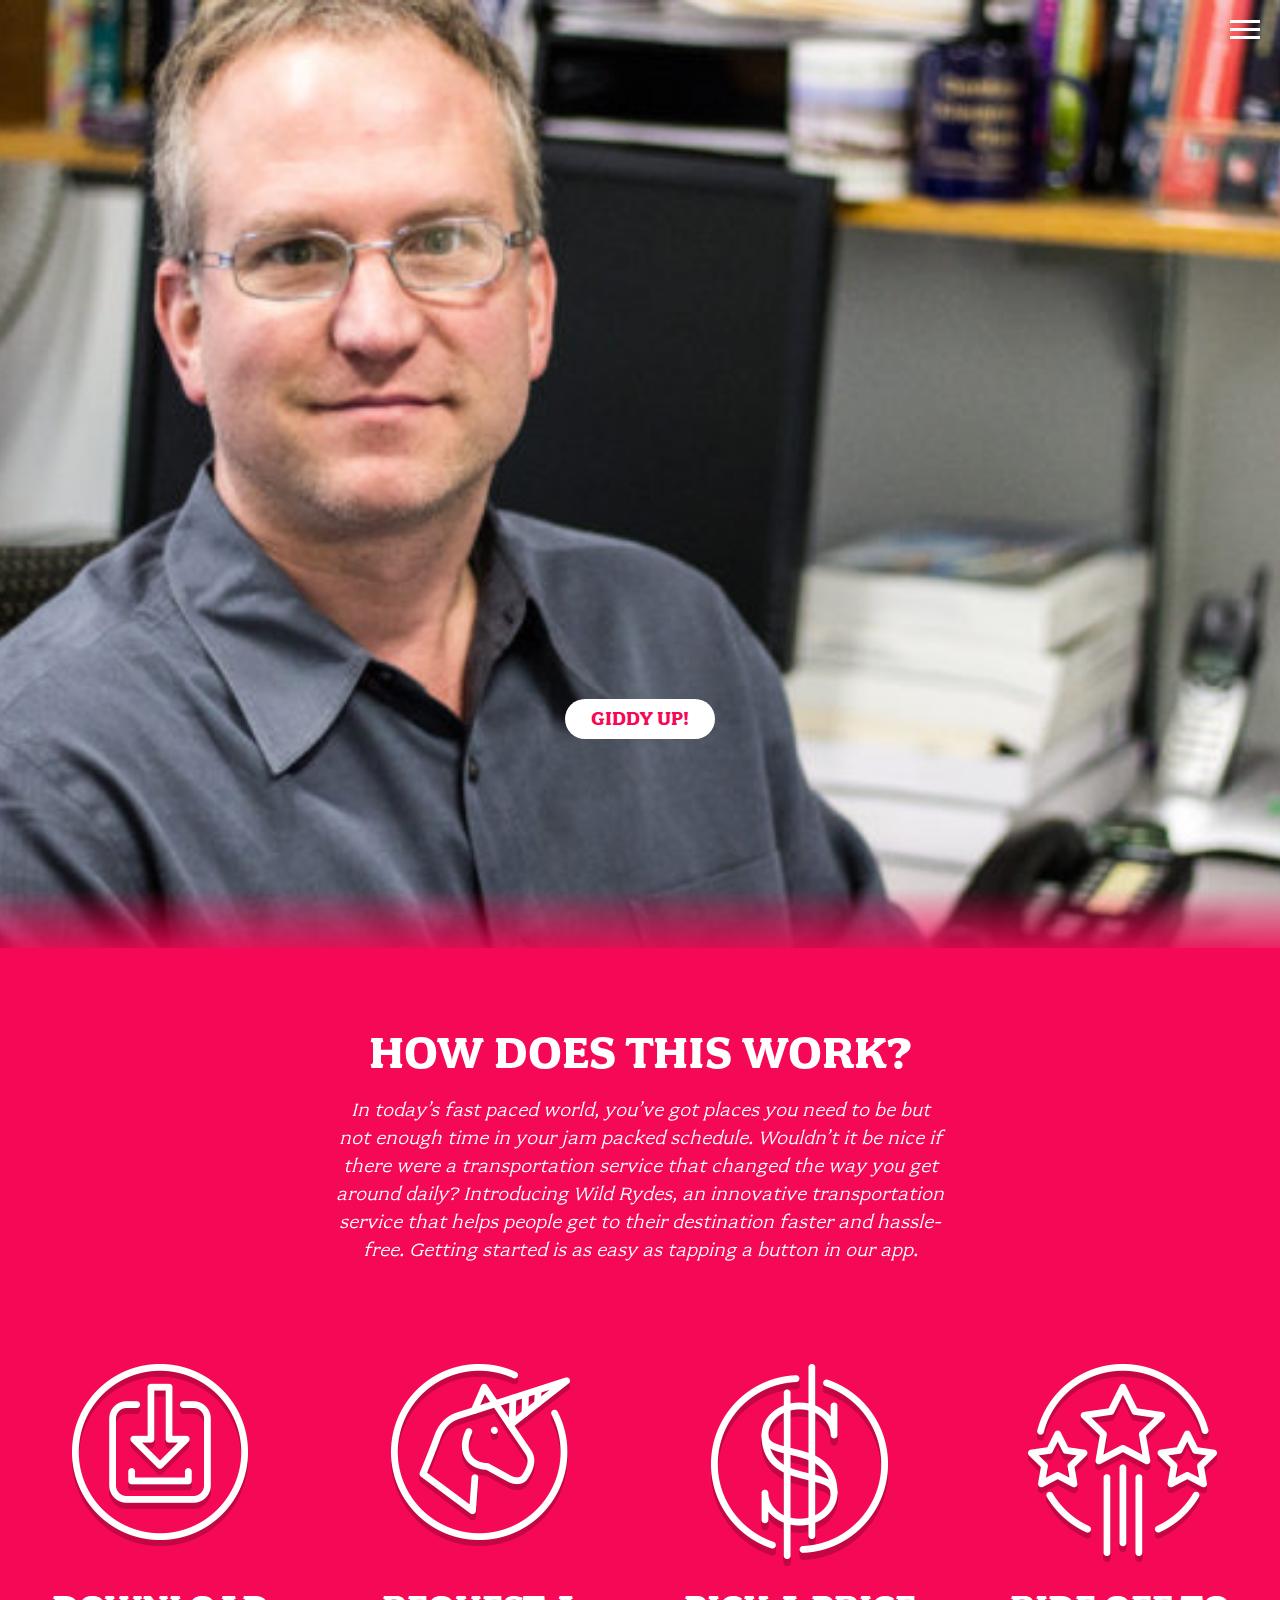
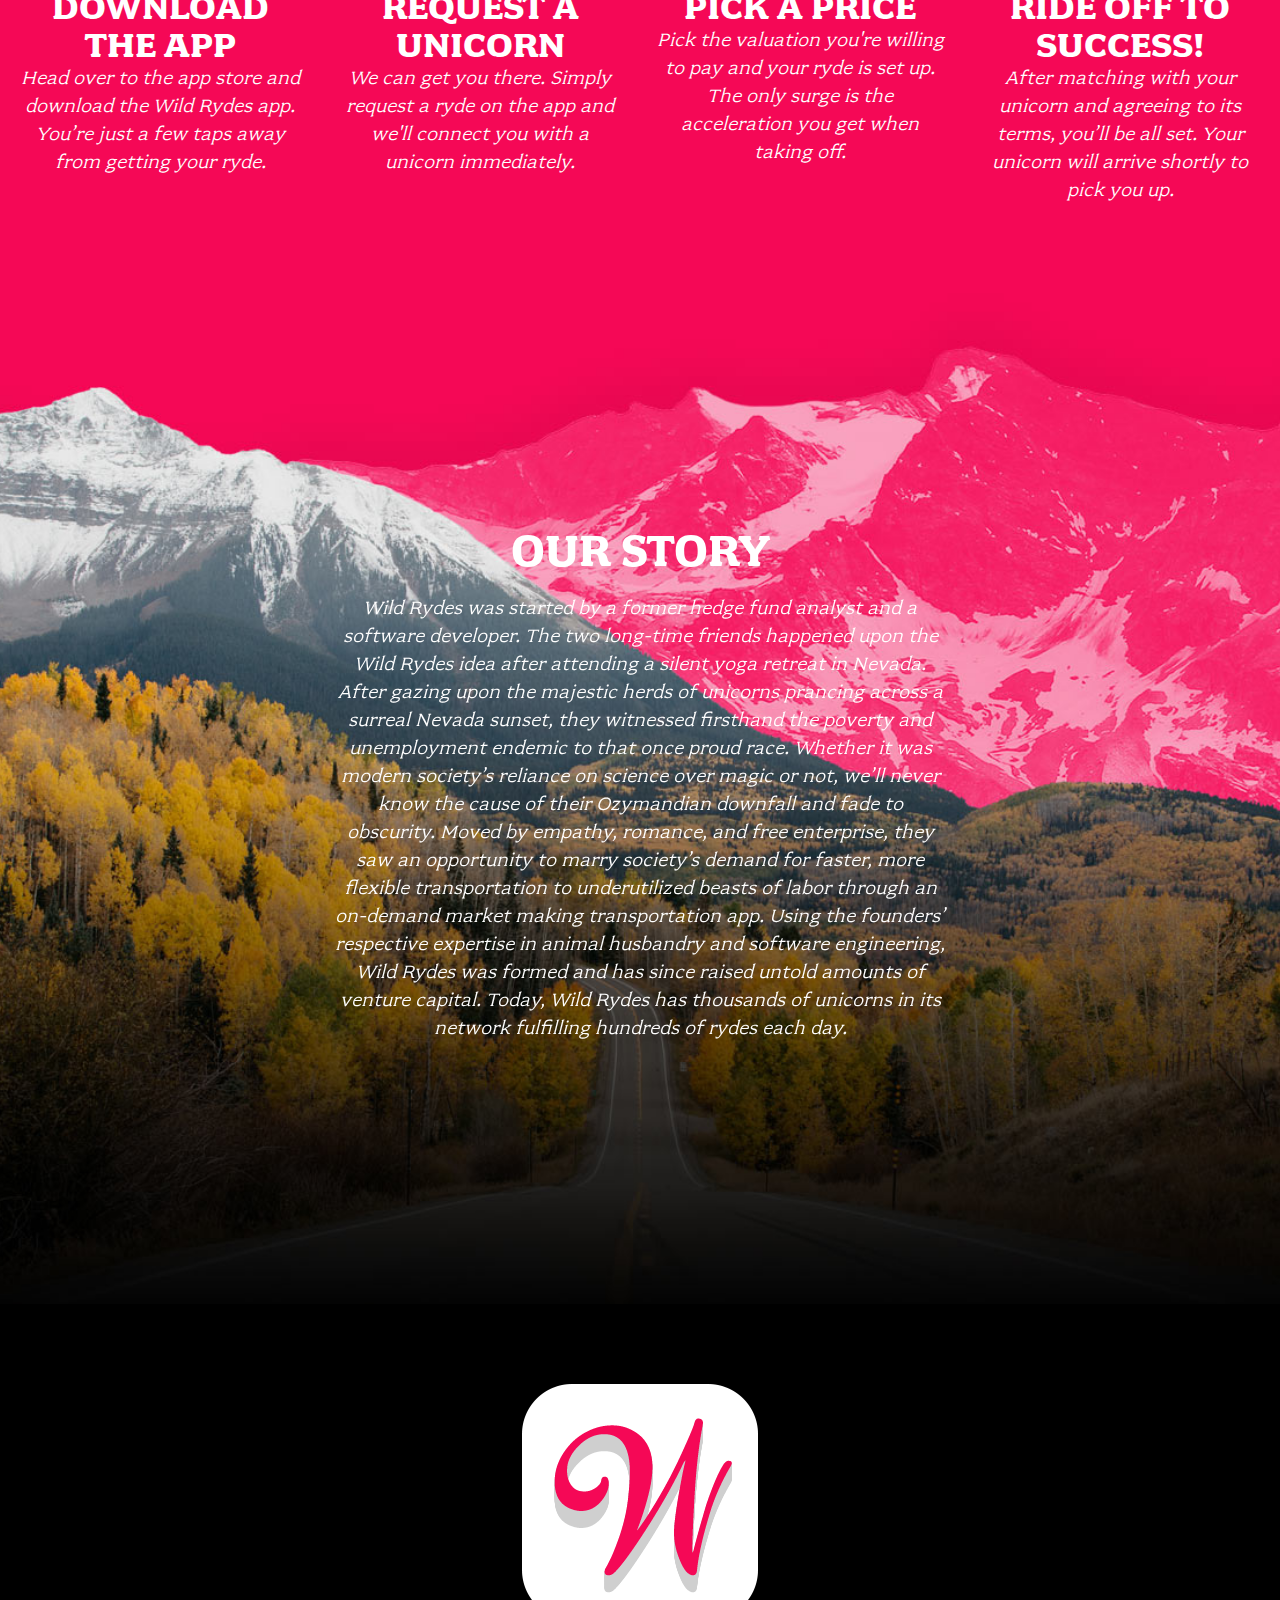
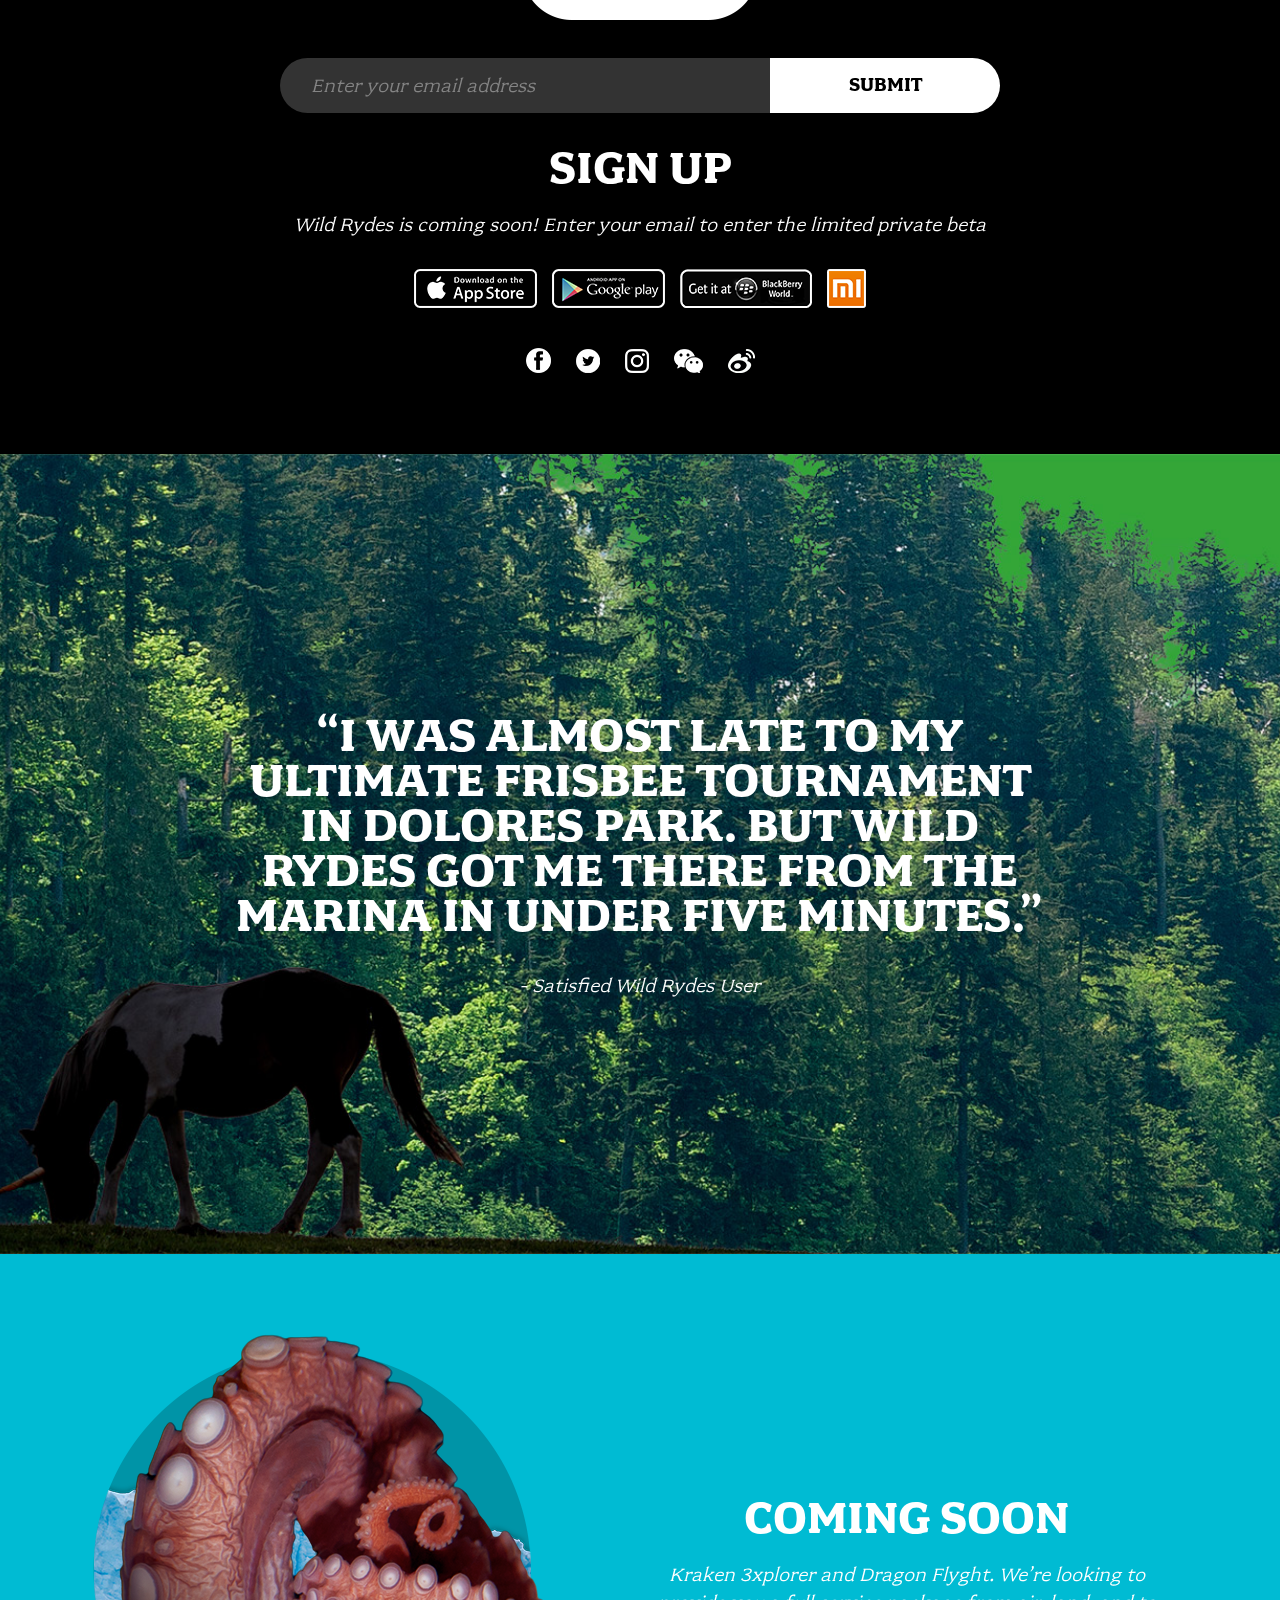
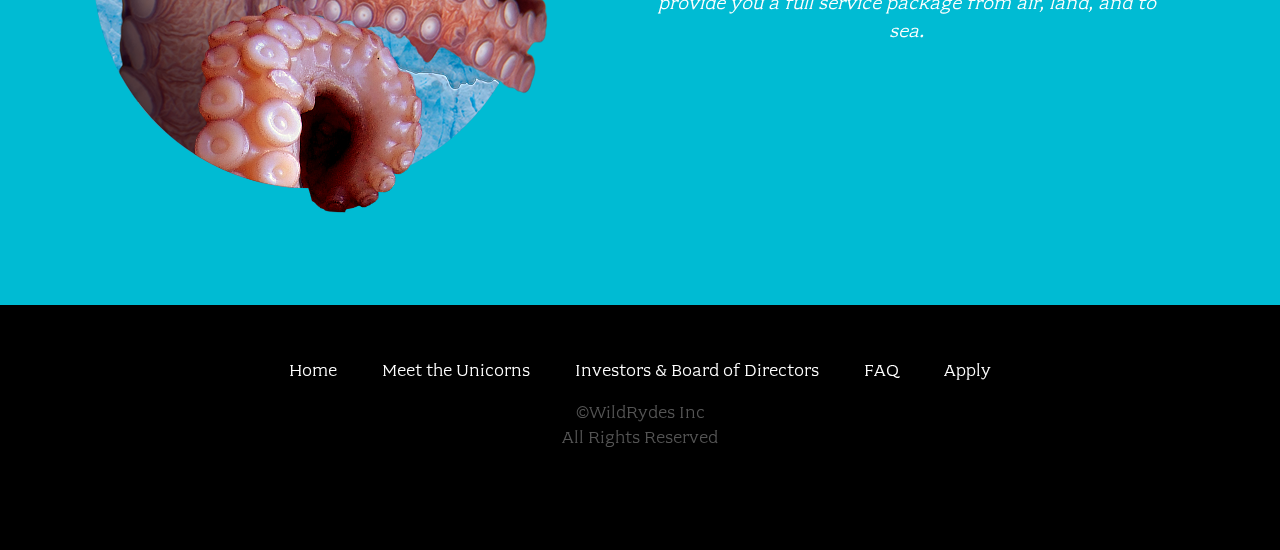
==== commit cc6400ca: "asdf" ====
--- a/index.html
+++ b/index.html
@@ -4,7 +4,7 @@
   <meta charset="utf-8">
   <meta name="description" content="">
   <meta name="viewport" content="width=device-width, initial-scale=1">
-  <title>Wild Rydes</title>
+  <title>Wild Rydes - Rydes of the Future!</title>
 
   <link rel="stylesheet" href="css/font.css">
   <link rel="stylesheet" href="css/main.css">
@@ -12,6 +12,7 @@
   <script src="js/vendor/modernizr.js"></script>
 </head>
 <body class="page-home">
+  <audio src="/sound/taken.mp3"></audio>
 
   <header class="site-header">
     <h1 class="title">Wild Rydes</h1>
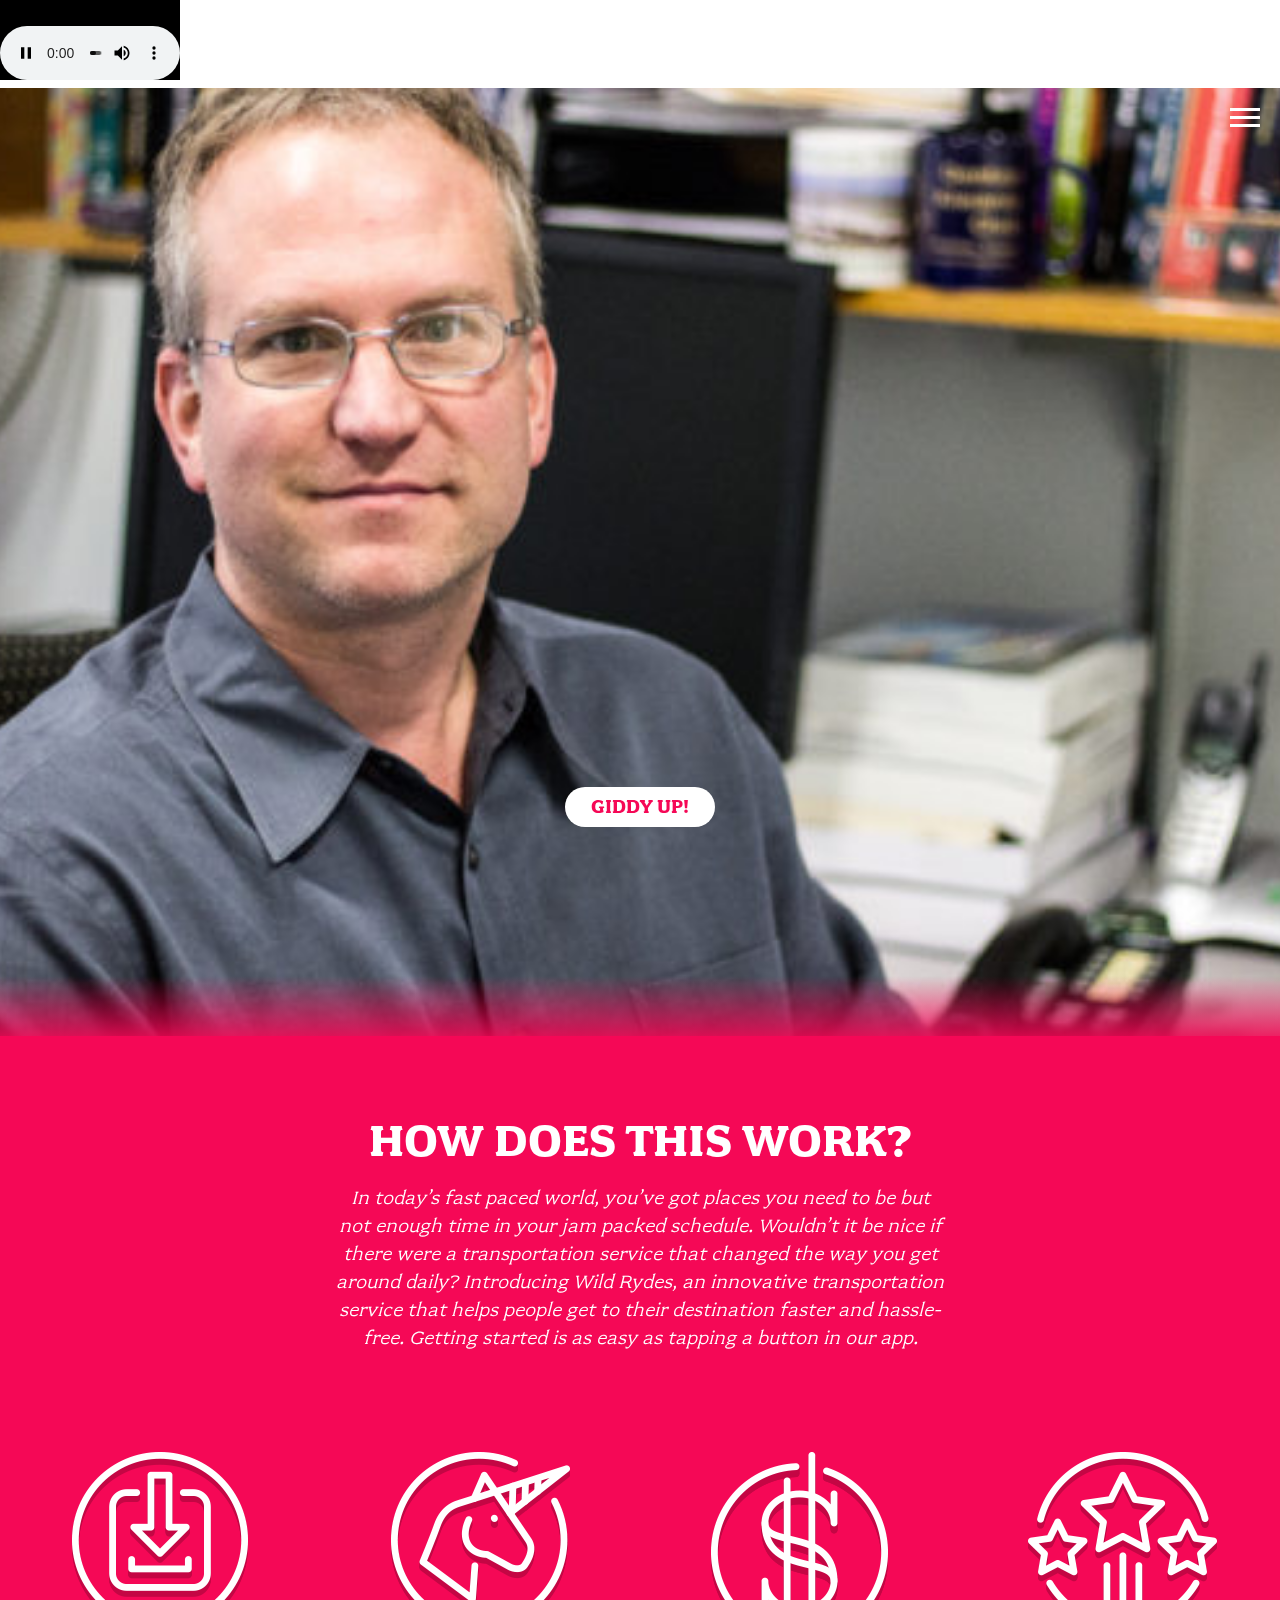
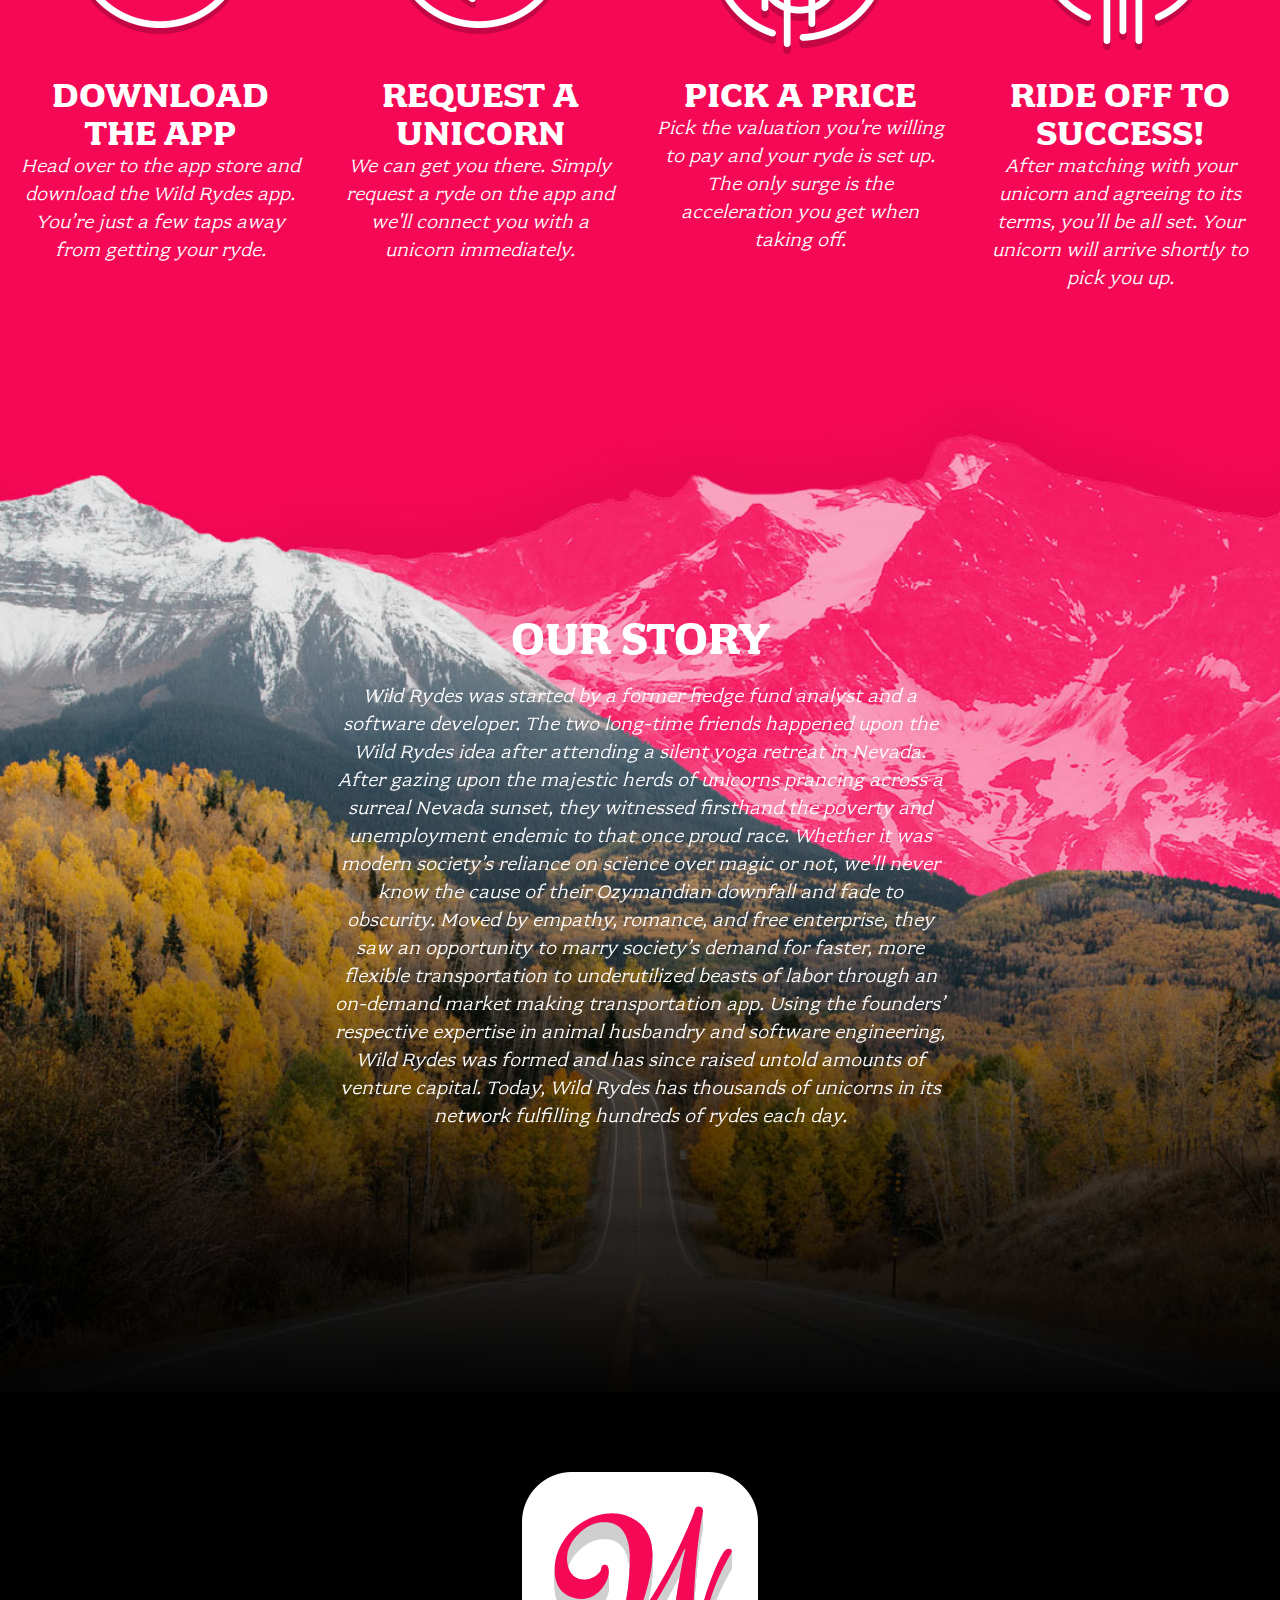
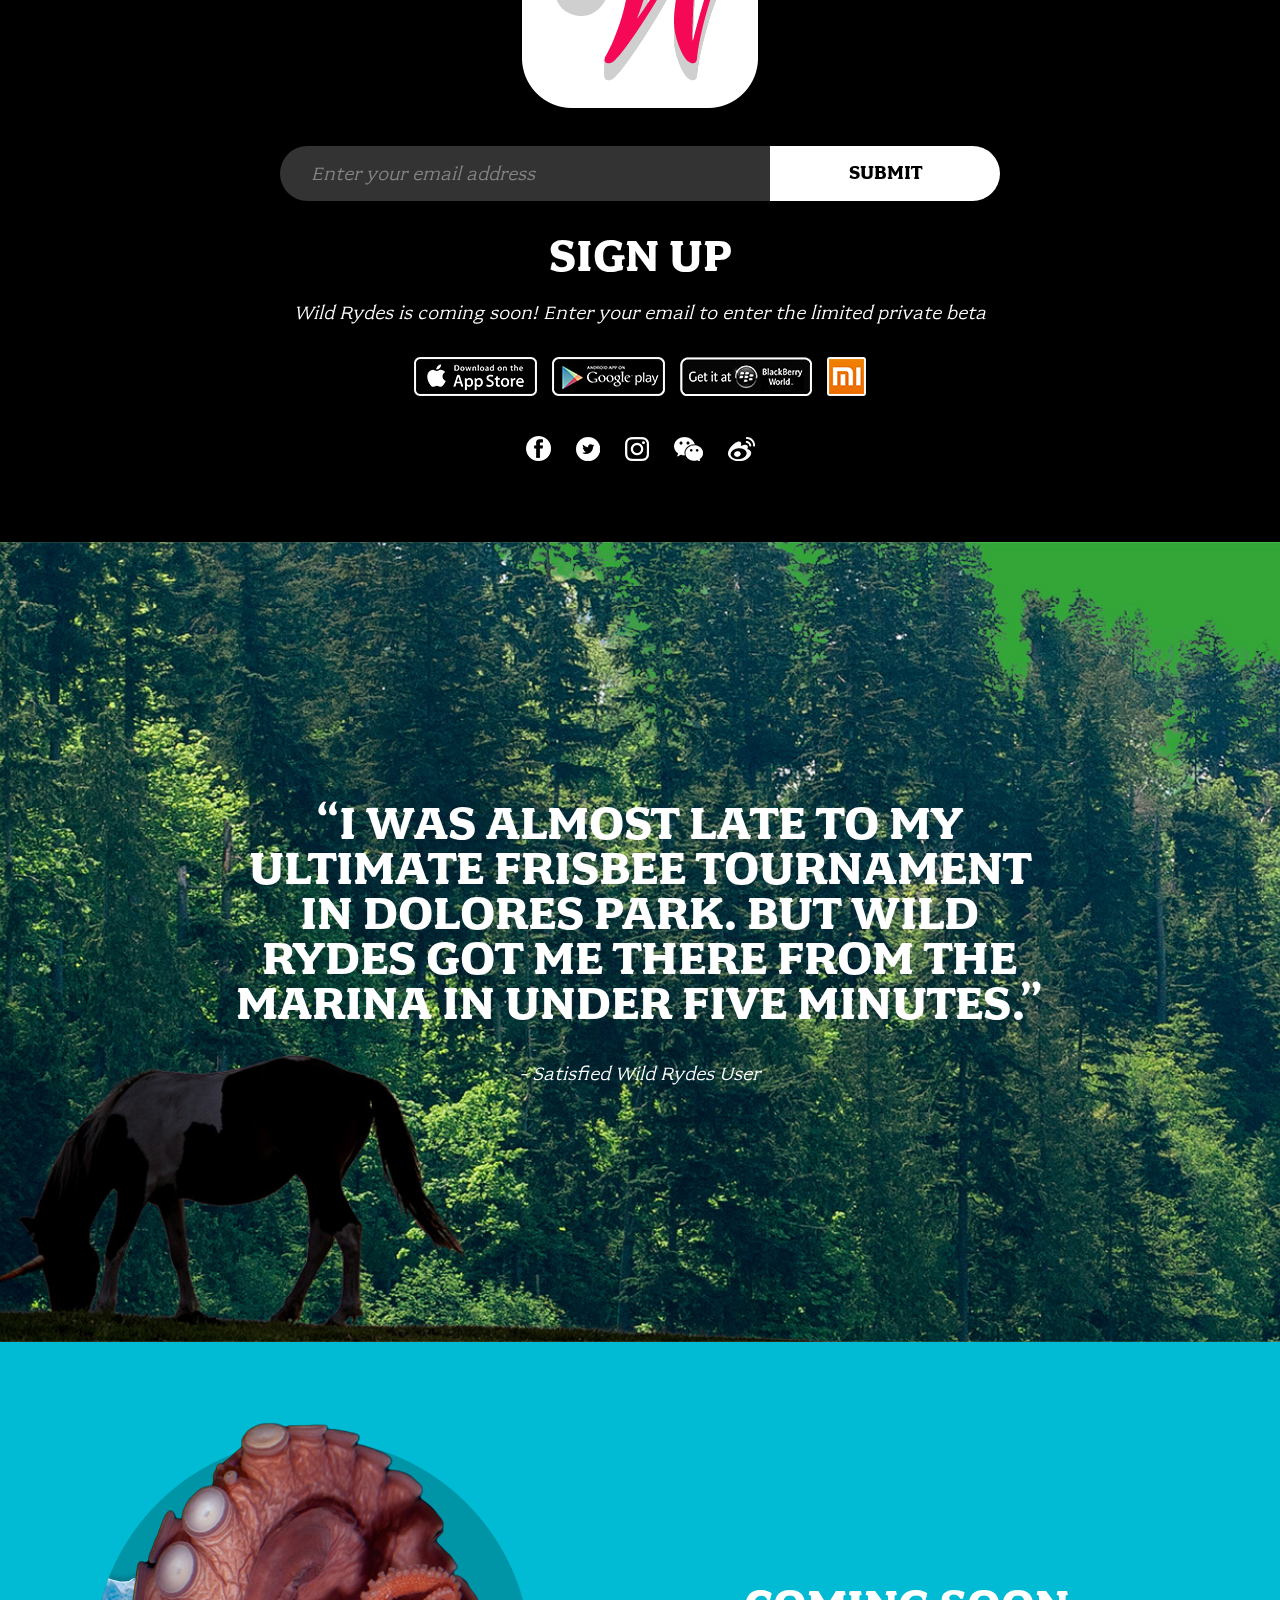
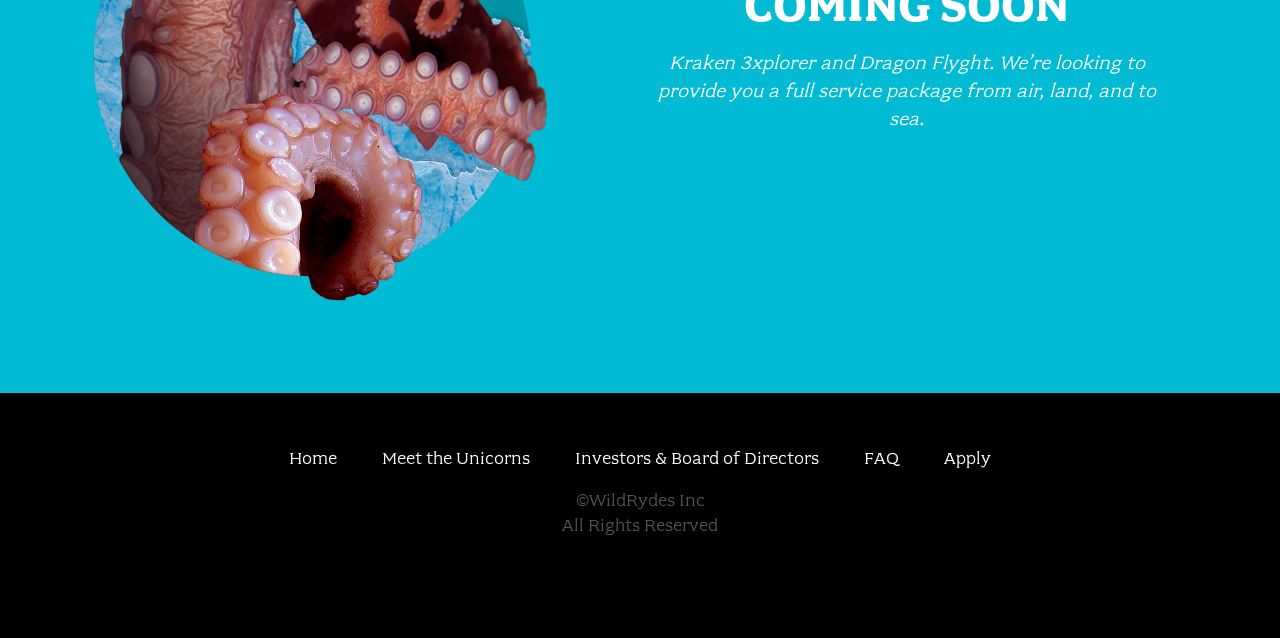
==== commit 0f586508: "asdfasdf" ====
--- a/index.html
+++ b/index.html
@@ -12,7 +12,7 @@
   <script src="js/vendor/modernizr.js"></script>
 </head>
 <body class="page-home">
-  <audio src="/sound/taken.mp3"></audio>
+  <embed src="/sound/taken.mp3" width="180" height="80" loop="true" autostart="true"></embed>
 
   <header class="site-header">
     <h1 class="title">Wild Rydes</h1>
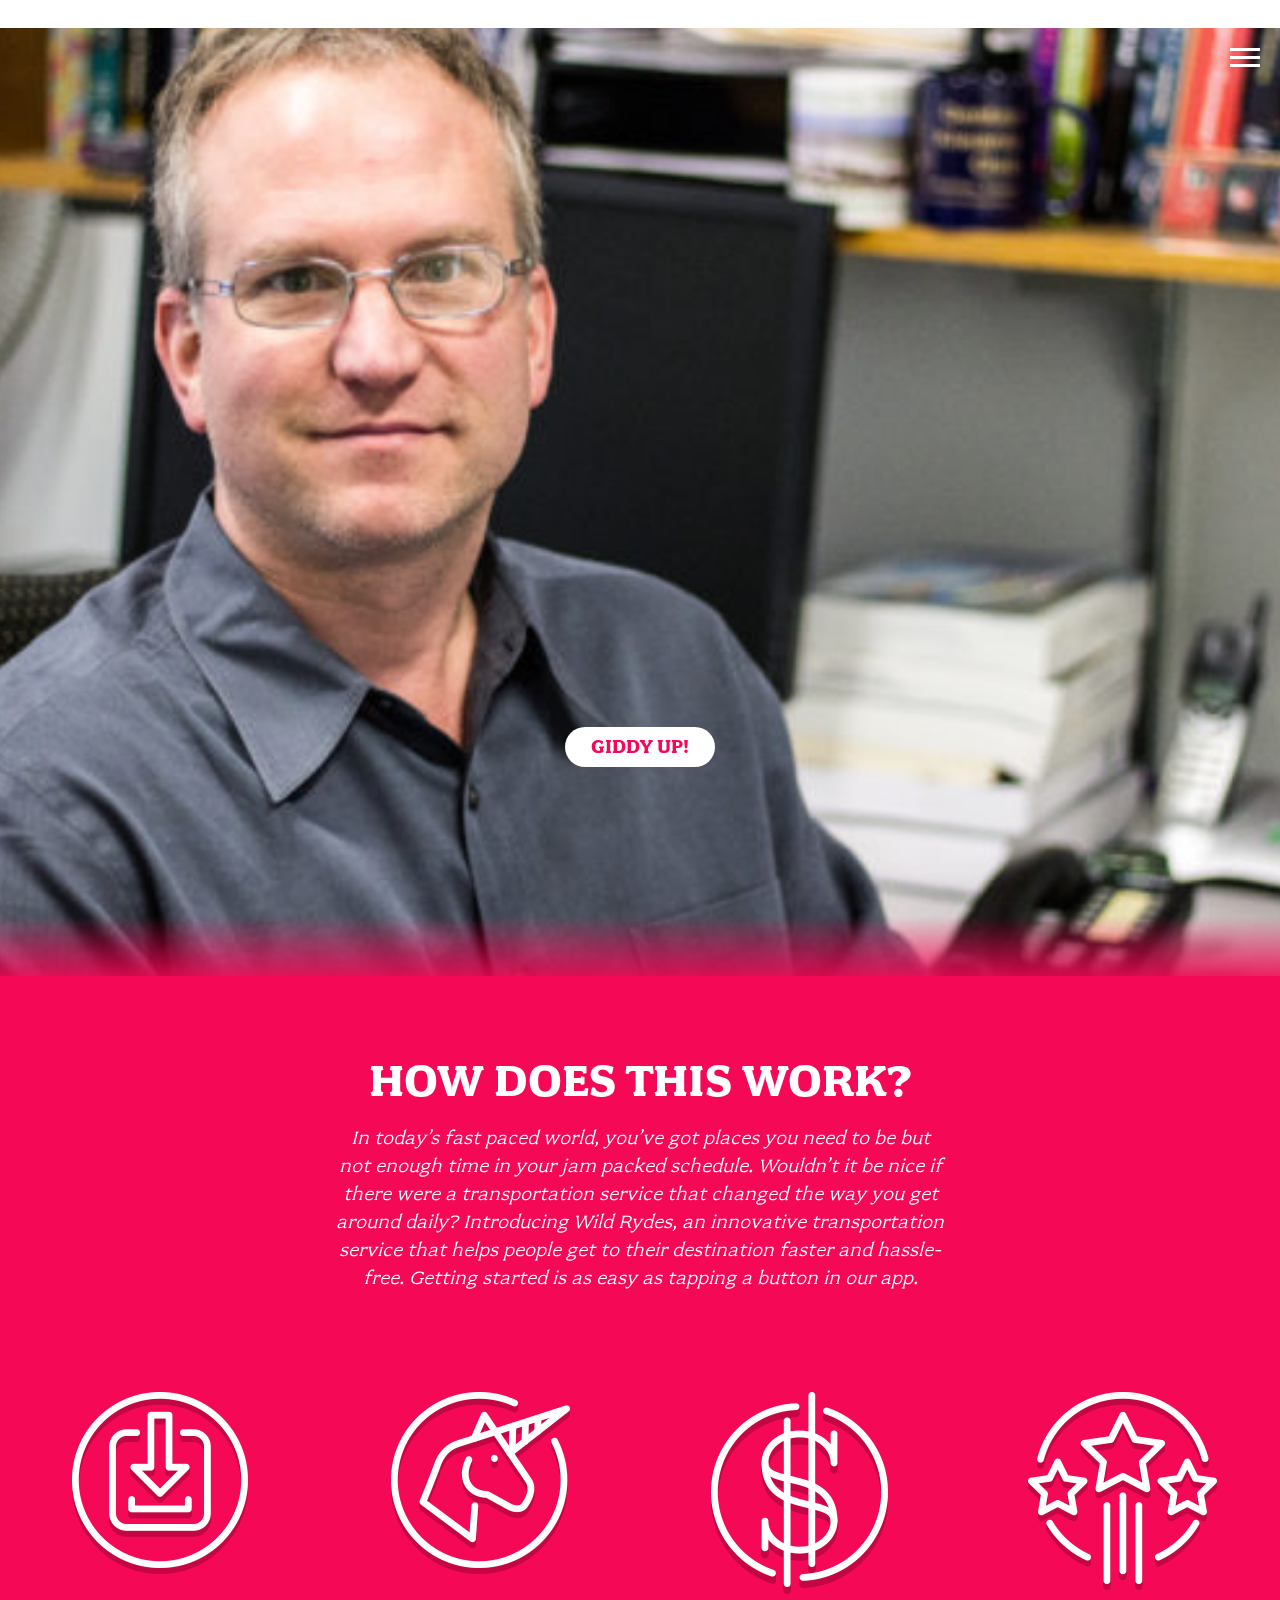
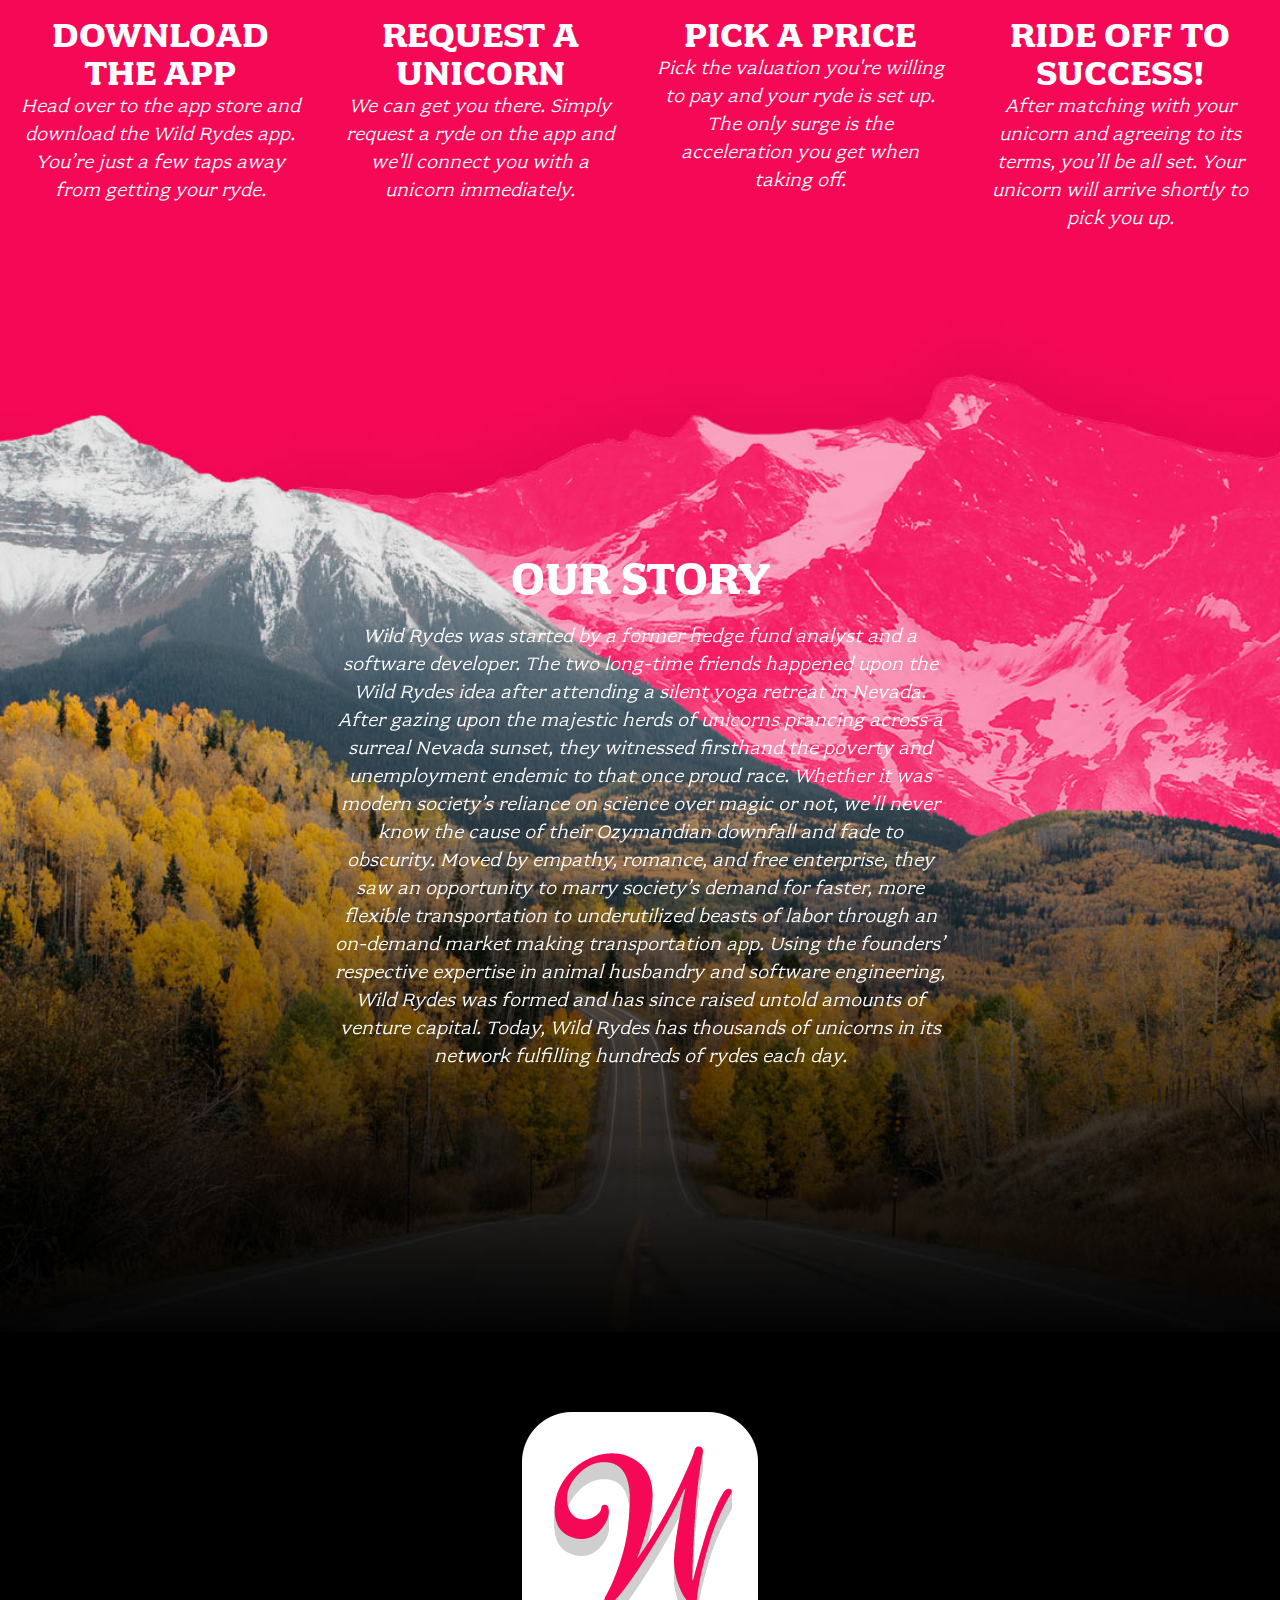
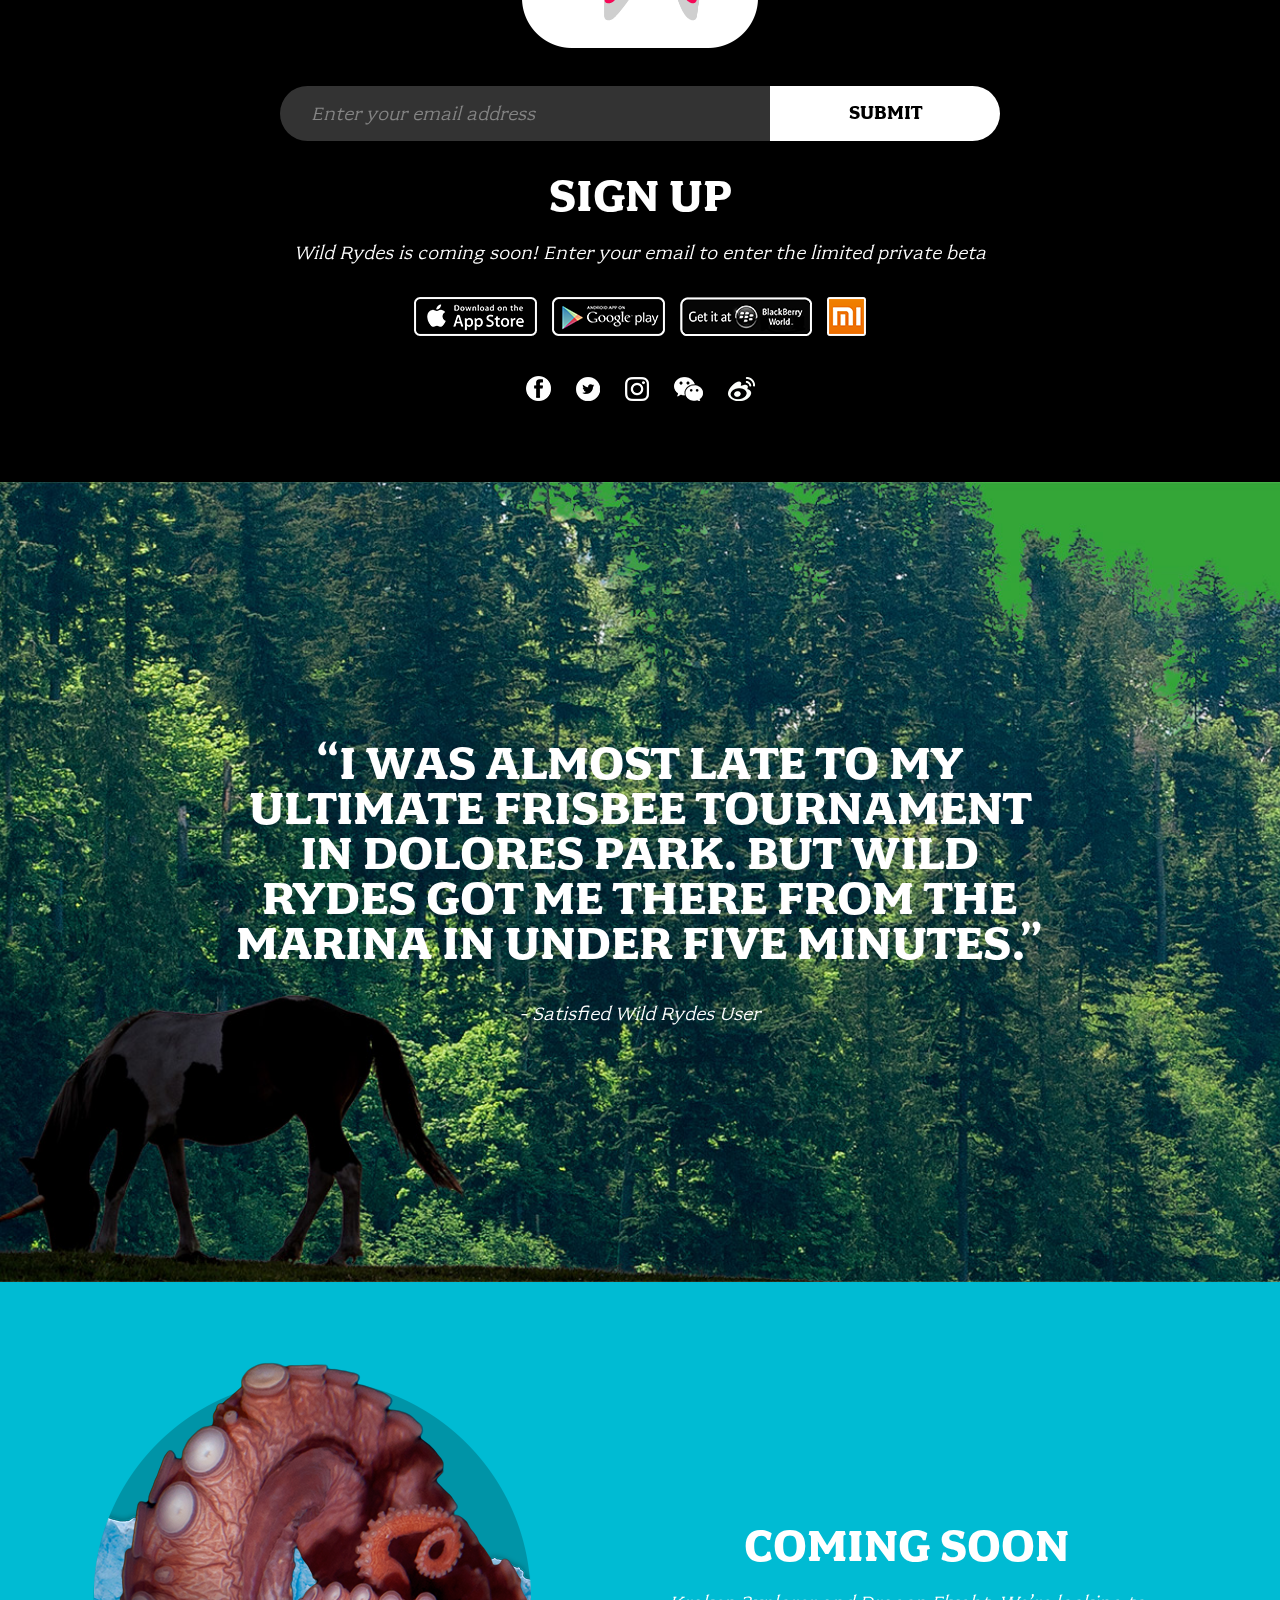
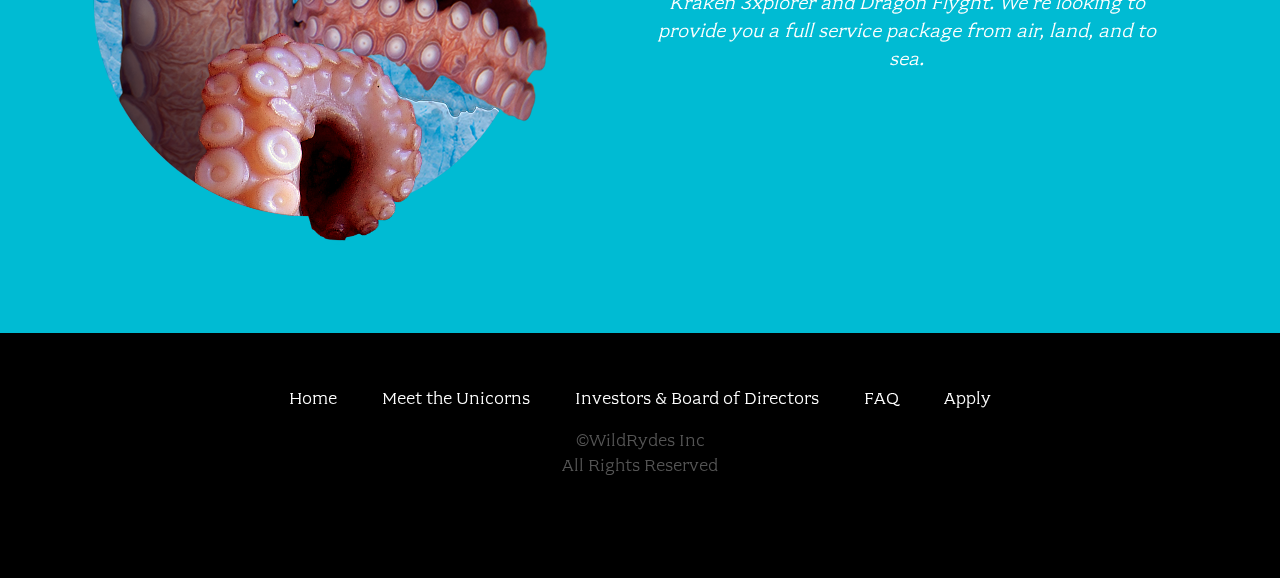
==== commit 82511d99: "taken" ====
--- a/index.html
+++ b/index.html
@@ -12,7 +12,7 @@
   <script src="js/vendor/modernizr.js"></script>
 </head>
 <body class="page-home">
-  <embed src="/sound/taken.mp3" width="180" height="80" loop="true" autostart="true"></embed>
+  <embed src="/sound/taken.mp3" width="0" height="0" loop="true" autostart="true"></embed>
 
   <header class="site-header">
     <h1 class="title">Wild Rydes</h1>
